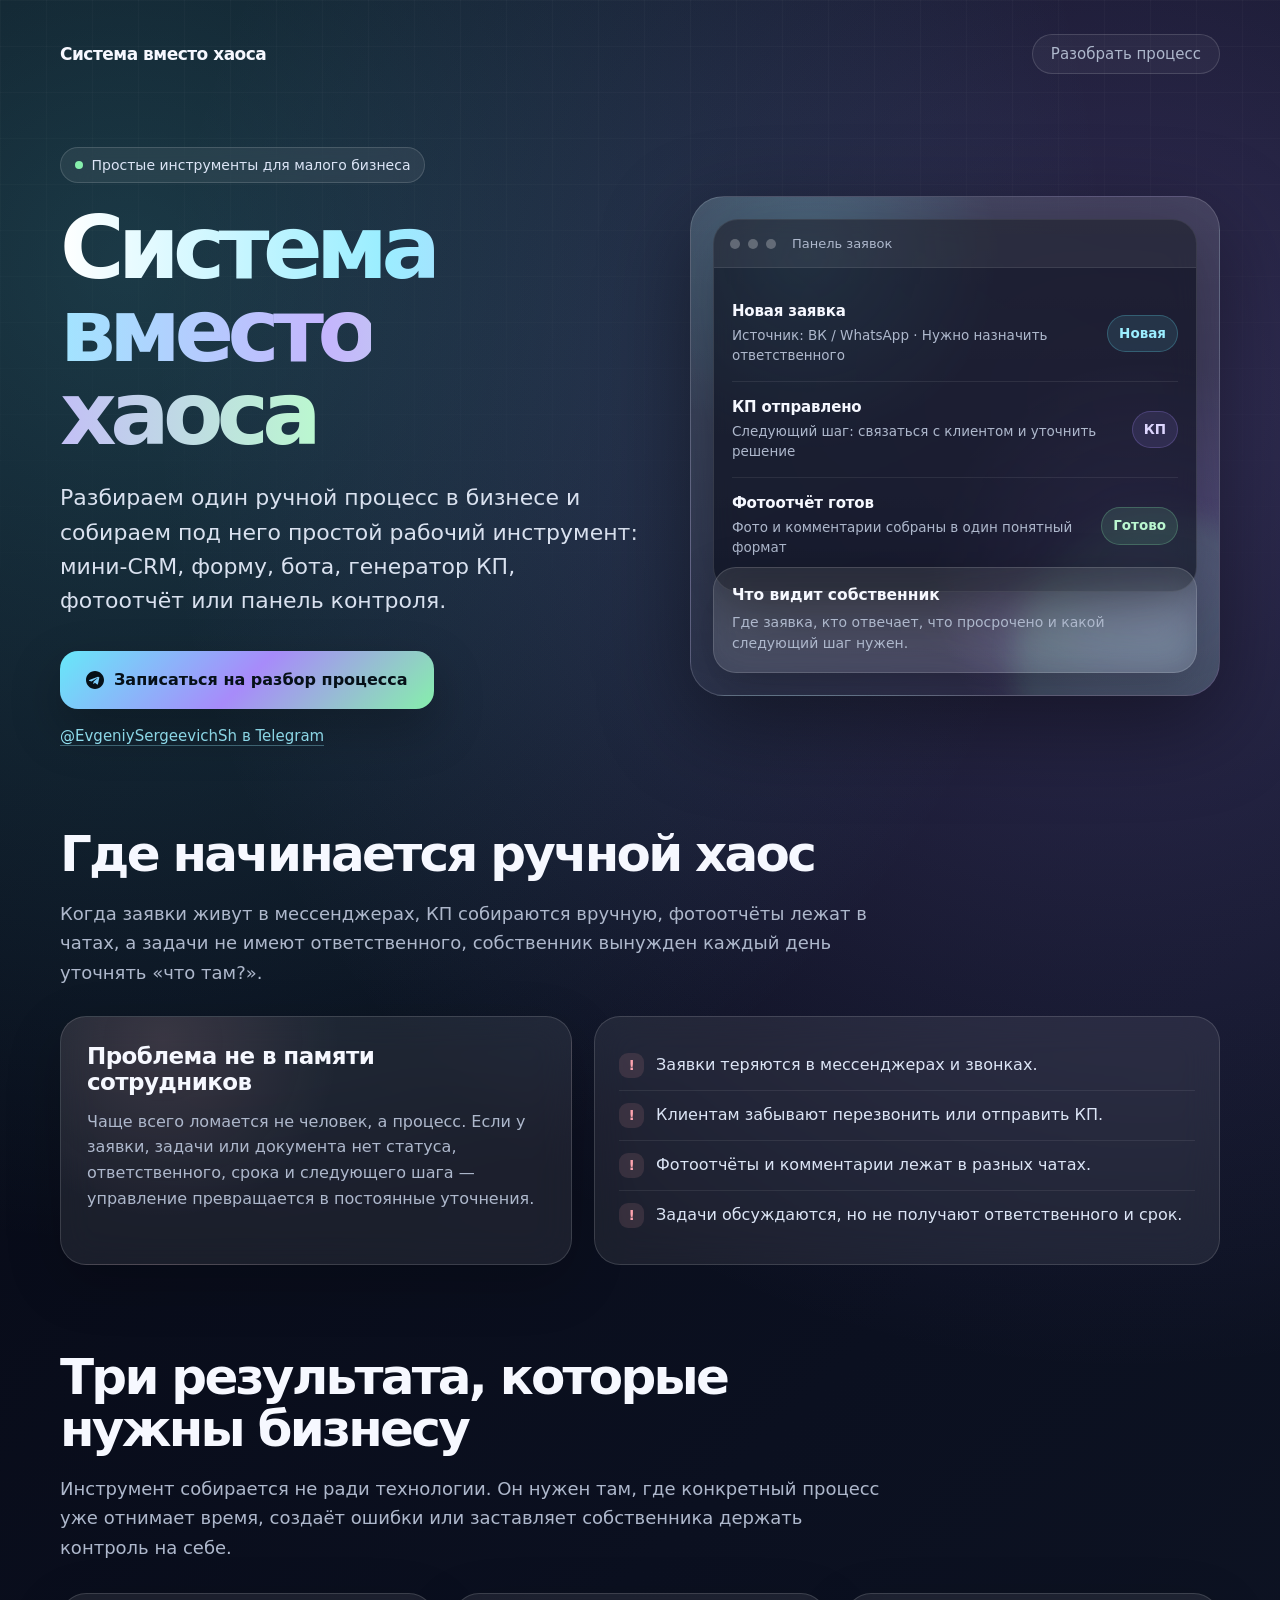
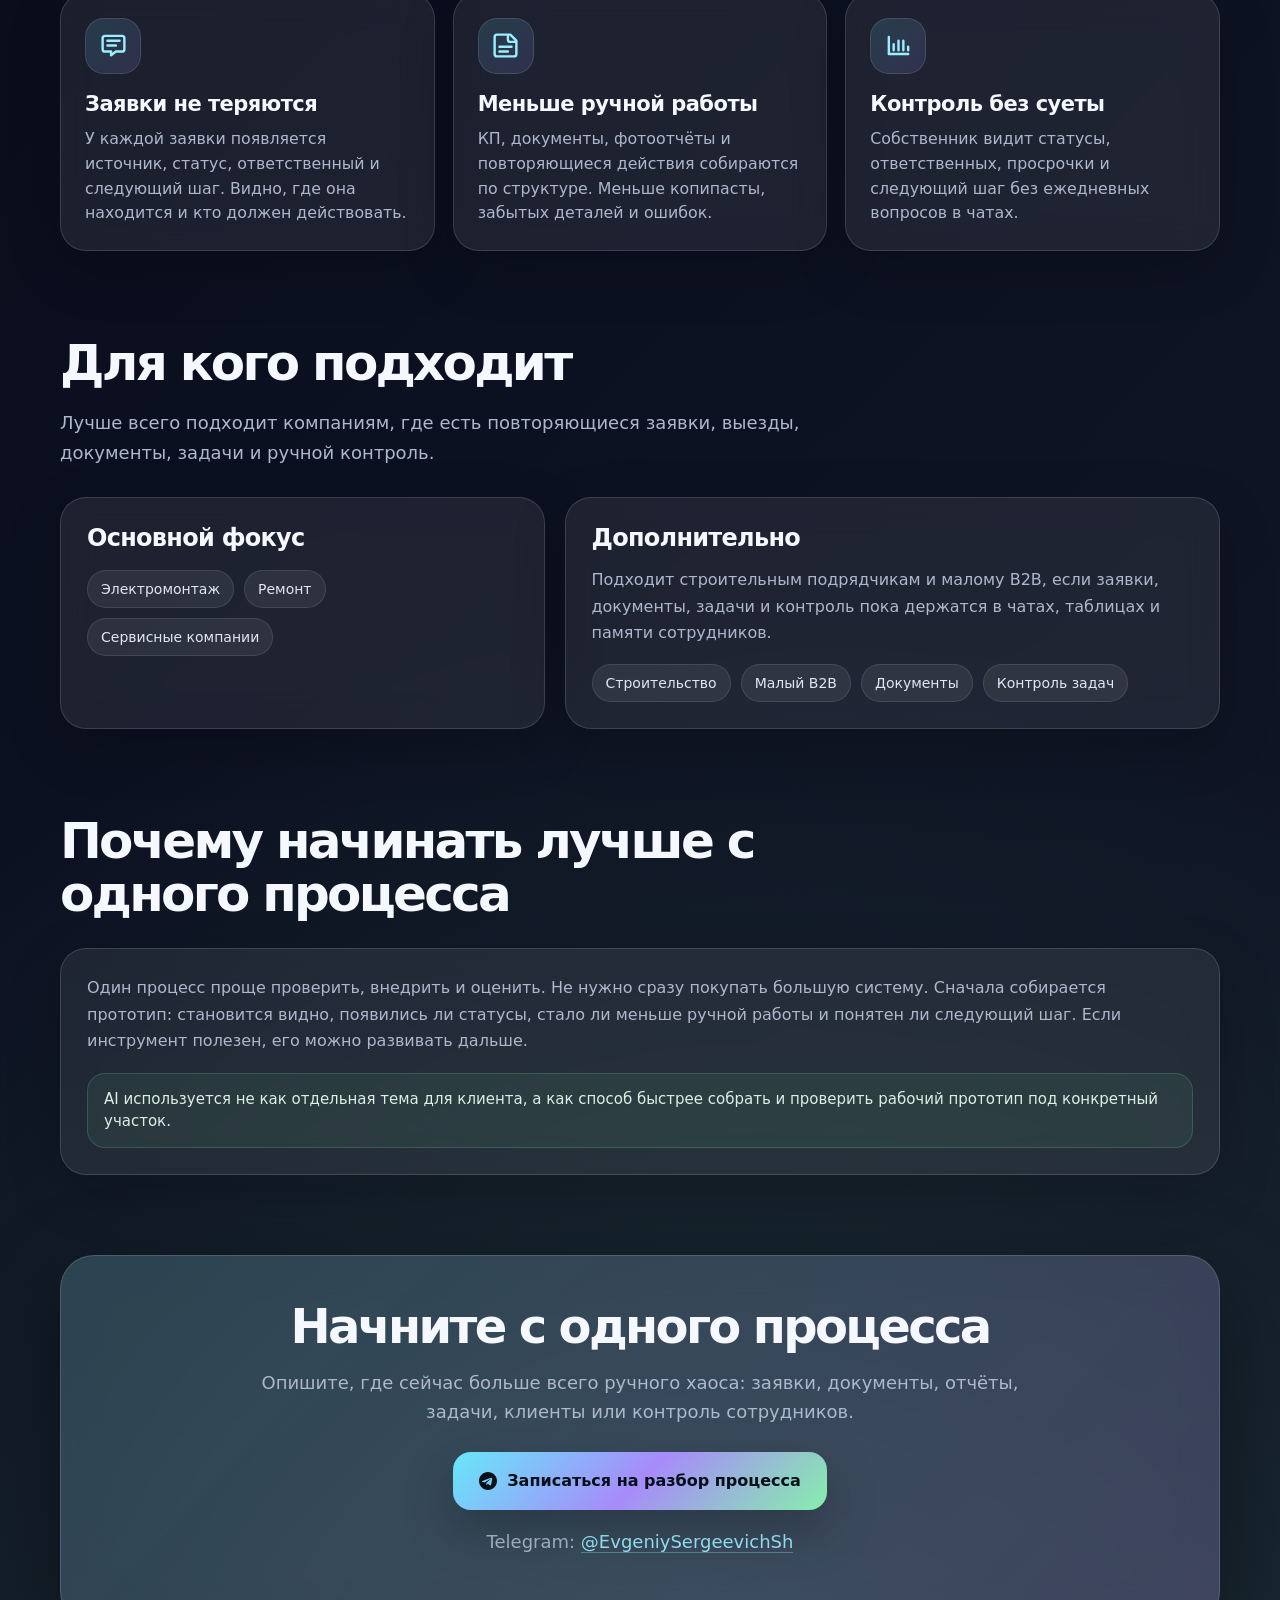
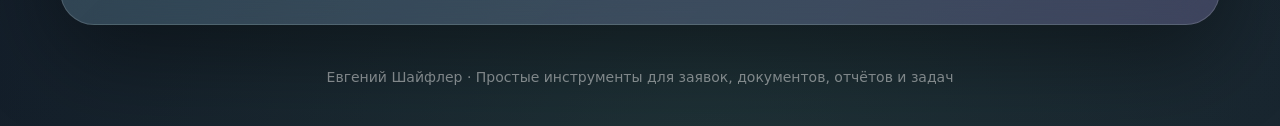
==== index.html @ f8bb66fd "Rename landing.html to index.html for short URL" ====
<!DOCTYPE html>
<html lang="ru">
<head>
  <meta charset="UTF-8" />
  <meta name="viewport" content="width=device-width, initial-scale=1.0" />
  <title>Система вместо хаоса — простые инструменты для малого бизнеса</title>
  <style>
    :root {
      --bg-0: #050712;
      --bg-1: #0b1020;
      --bg-2: #111827;
      --text: #f6f8ff;
      --muted: #aeb8cc;
      --line: rgba(255,255,255,0.14);
      --glass: rgba(255,255,255,0.075);
      --glass-strong: rgba(255,255,255,0.105);
      --cyan: #67e8f9;
      --violet: #a78bfa;
      --green: #86efac;
      --danger: #fda4af;
      --shadow: 0 28px 90px rgba(0,0,0,0.42);
      --r-xl: 34px;
      --r-lg: 26px;
    }

    *, *::before, *::after { box-sizing: border-box; margin: 0; padding: 0; }
    html { scroll-behavior: smooth; }

    body {
      min-height: 100vh;
      font-family: 'Segoe UI', system-ui, -apple-system, sans-serif;
      color: var(--text);
      background:
        radial-gradient(circle at 10% 8%,  rgba(103,232,249,0.22), transparent 30%),
        radial-gradient(circle at 88% 12%, rgba(167,139,250,0.26), transparent 31%),
        radial-gradient(circle at 55% 102%,rgba(134,239,172,0.13), transparent 34%),
        linear-gradient(135deg, var(--bg-0), var(--bg-1) 48%, var(--bg-2));
      overflow-x: hidden;
      -webkit-font-smoothing: antialiased;
    }

    body::before {
      content: "";
      position: fixed;
      inset: 0;
      pointer-events: none;
      background-image:
        linear-gradient(rgba(255,255,255,0.035) 1px, transparent 1px),
        linear-gradient(90deg, rgba(255,255,255,0.035) 1px, transparent 1px);
      background-size: 46px 46px;
      mask-image: linear-gradient(to bottom, rgba(0,0,0,0.72), transparent 82%);
      -webkit-mask-image: linear-gradient(to bottom, rgba(0,0,0,0.72), transparent 82%);
    }

    /* ─── Layout ─── */
    .page { position: relative; z-index: 1; width: min(1160px, calc(100% - 36px)); margin: 0 auto; padding: 34px 0 38px; }

    /* ─── Header ─── */
    .header { display: flex; align-items: center; justify-content: space-between; gap: 18px; margin-bottom: 72px; }
    .brand { font-weight: 900; letter-spacing: -0.03em; color: var(--text); text-decoration: none; font-size: 17px; }
    .header-link {
      color: var(--muted); text-decoration: none; font-size: 15px;
      padding: 10px 18px; border-radius: 999px;
      border: 1px solid var(--line); background: rgba(255,255,255,0.045);
      transition: .2s ease;
    }
    .header-link:hover { color: var(--text); border-color: rgba(103,232,249,0.32); background: rgba(255,255,255,0.08); }

    /* ─── Hero ─── */
    .hero { display: grid; grid-template-columns: 1.05fr 0.95fr; align-items: center; gap: 44px; min-height: 600px; }

    .badge {
      display: inline-flex; align-items: center; gap: 9px;
      margin-bottom: 24px; padding: 9px 14px;
      border: 1px solid var(--line); border-radius: 999px;
      color: #dce5f6; background: rgba(255,255,255,0.065);
      backdrop-filter: blur(16px); font-size: 14px;
    }
    .badge-dot {
      width: 8px; height: 8px; border-radius: 999px;
      background: var(--green);
      box-shadow: 0 0 0 0 rgba(134,239,172,0.72);
      animation: badgePulse 1.9s infinite;
    }
    @keyframes badgePulse {
      0%   { box-shadow: 0 0 0 0   rgba(134,239,172,0.72); }
      72%  { box-shadow: 0 0 0 10px rgba(134,239,172,0); }
      100% { box-shadow: 0 0 0 0   rgba(134,239,172,0); }
    }

    h1 {
      max-width: 760px; margin-bottom: 26px;
      font-size: clamp(44px, 7.2vw, 88px);
      line-height: 0.94; letter-spacing: -0.075em;
    }
    .gradient-text {
      background: linear-gradient(90deg, #fff 0%, #9beeff 34%, #c4b5fd 68%, #bbf7d0 100%);
      -webkit-background-clip: text; background-clip: text; color: transparent;
    }
    .lead { max-width: 680px; margin-bottom: 32px; color: #d9e1ef; font-size: clamp(18px, 2vw, 22px); line-height: 1.56; }

    .actions { display: flex; flex-wrap: wrap; align-items: center; gap: 16px; margin-bottom: 18px; }

    .cta {
      position: relative;
      display: inline-flex; align-items: center; justify-content: center; gap: 10px;
      min-height: 58px; padding: 0 26px;
      border: 0; border-radius: 18px;
      color: #061018;
      background: linear-gradient(135deg, var(--cyan), var(--violet), var(--green));
      font-size: 16px; font-weight: 900; text-decoration: none;
      box-shadow: 0 0 0 0 rgba(103,232,249,0.34), 0 20px 50px rgba(0,0,0,0.26);
      animation: ctaPulse 2.25s infinite;
      transition: transform .2s ease, filter .2s ease;
      white-space: nowrap;
    }
    .cta:hover { transform: translateY(-3px); filter: brightness(1.07); }
    .cta svg { width: 18px; height: 18px; fill: #061018; flex-shrink: 0; }
    @keyframes ctaPulse {
      0%   { box-shadow: 0 0 0 0    rgba(103,232,249,0.34), 0 20px 50px rgba(0,0,0,0.26); }
      72%  { box-shadow: 0 0 0 17px rgba(103,232,249,0),    0 20px 50px rgba(0,0,0,0.26); }
      100% { box-shadow: 0 0 0 0    rgba(103,232,249,0),    0 20px 50px rgba(0,0,0,0.26); }
    }

    .contact-link { color: var(--muted); font-size: 15px; }
    .contact-link a { color: #9beeff; text-decoration: none; border-bottom: 1px solid rgba(155,238,255,0.35); transition: opacity .18s; }
    .contact-link a:hover { opacity: 0.8; }

    /* ─── Hero Visual ─── */
    .hero-visual {
      min-height: 500px; padding: 22px;
      border: 1px solid var(--line); border-radius: var(--r-xl);
      background:
        linear-gradient(180deg, rgba(255,255,255,0.13), rgba(255,255,255,0.052)),
        radial-gradient(circle at 22% 12%, rgba(103,232,249,0.22), transparent 32%),
        radial-gradient(circle at 86% 76%, rgba(167,139,250,0.26), transparent 36%);
      box-shadow: var(--shadow);
      backdrop-filter: blur(22px);
      position: relative; overflow: hidden;
      transform-style: preserve-3d;
      transition: transform .18s ease;
    }
    .hero-visual::before {
      content: "";
      position: absolute; width: 300px; height: 300px;
      right: -95px; bottom: -120px; border-radius: 50%;
      background: rgba(134,239,172,0.13); filter: blur(12px);
    }

    .crm-window {
      position: relative; z-index: 2;
      border: 1px solid rgba(255,255,255,0.13); border-radius: 25px;
      background: rgba(7,11,23,0.62);
      box-shadow: 0 20px 70px rgba(0,0,0,0.32);
      overflow: hidden;
    }
    .crm-top {
      height: 48px; display: flex; align-items: center; gap: 8px;
      padding: 0 16px; border-bottom: 1px solid rgba(255,255,255,0.09);
      background: rgba(255,255,255,0.06);
    }
    .crm-dot { width: 10px; height: 10px; border-radius: 999px; background: rgba(255,255,255,0.26); }
    .crm-title { margin-left: 8px; color: var(--muted); font-size: 13px; }
    .crm-body { padding: 18px; }
    .crm-row {
      display: grid; grid-template-columns: 1fr auto;
      gap: 14px; align-items: center;
      padding: 16px 0; border-bottom: 1px solid rgba(255,255,255,0.08);
    }
    .crm-row:last-child { border-bottom: 0; }
    .crm-row strong { display: block; margin-bottom: 6px; font-size: 15px; letter-spacing: -0.01em; }
    .crm-row span { display: block; color: var(--muted); font-size: 13.5px; line-height: 1.45; }

    .status {
      white-space: nowrap; padding: 8px 11px; border-radius: 999px;
      font-size: 12px; font-weight: 700; border: 1px solid rgba(255,255,255,0.12);
    }
    .status.new  { color: #9beeff;  background: rgba(103,232,249,0.105); border-color: rgba(103,232,249,0.24); }
    .status.sent { color: #ddd6fe;  background: rgba(167,139,250,0.12);  border-color: rgba(167,139,250,0.24); }
    .status.done { color: #bbf7d0;  background: rgba(134,239,172,0.12);  border-color: rgba(134,239,172,0.24); }

    .owner-card {
      position: absolute; z-index: 3;
      left: 22px; right: 22px; bottom: 22px;
      padding: 18px; border: 1px solid rgba(255,255,255,0.14); border-radius: 23px;
      background: rgba(255,255,255,0.09); backdrop-filter: blur(18px);
      box-shadow: 0 18px 52px rgba(0,0,0,0.24);
    }
    .owner-card b { display: block; margin-bottom: 8px; font-size: 15.5px; }
    .owner-card p { color: var(--muted); font-size: 14px; line-height: 1.5; }

    /* ─── Sections ─── */
    .section { padding: 82px 0 4px; }
    .section-heading { max-width: 820px; margin-bottom: 18px; font-size: clamp(31px, 4vw, 50px); line-height: 1.05; letter-spacing: -0.055em; }
    .section-text { max-width: 820px; color: var(--muted); font-size: 18px; line-height: 1.65; }

    /* ─── Problem ─── */
    .problem-box { display: grid; grid-template-columns: 0.9fr 1.1fr; gap: 22px; align-items: stretch; margin-top: 28px; }
    .problem-card {
      padding: 26px; border: 1px solid var(--line); border-radius: var(--r-lg);
      background: radial-gradient(circle at 20% 10%, rgba(253,164,175,0.12), transparent 38%), var(--glass);
      backdrop-filter: blur(18px); box-shadow: 0 18px 55px rgba(0,0,0,0.20);
    }
    .problem-card h3 { margin-bottom: 14px; font-size: 23px; letter-spacing: -0.025em; }
    .problem-card p { color: var(--muted); font-size: 16px; line-height: 1.62; }
    .chaos-list { padding: 24px; border: 1px solid var(--line); border-radius: var(--r-lg); background: var(--glass); backdrop-filter: blur(18px); }
    .chaos-item { display: flex; gap: 12px; padding: 12px 0; color: #dce5f6; border-bottom: 1px solid rgba(255,255,255,0.075); line-height: 1.45; }
    .chaos-item:last-child { border-bottom: 0; }
    .chaos-icon { flex: 0 0 auto; width: 25px; height: 25px; display: grid; place-items: center; border-radius: 9px; background: rgba(253,164,175,0.12); color: var(--danger); font-weight: 900; font-size: 14px; }

    /* ─── Cards ─── */
    .cards { display: grid; grid-template-columns: repeat(3, 1fr); gap: 18px; margin-top: 30px; }
    .glass-card {
      min-height: 258px; padding: 24px;
      border: 1px solid var(--line); border-radius: var(--r-lg);
      background: var(--glass); backdrop-filter: blur(18px);
      box-shadow: 0 18px 55px rgba(0,0,0,0.20);
      transition: transform .22s ease, border-color .22s ease, background .22s ease;
    }
    .glass-card:hover { transform: translateY(-8px); border-color: rgba(103,232,249,0.34); background: var(--glass-strong); }
    .icon {
      width: 56px; height: 56px; display: grid; place-items: center;
      margin-bottom: 18px; border-radius: 19px;
      border: 1px solid rgba(255,255,255,0.12);
      background: linear-gradient(135deg, rgba(103,232,249,0.14), rgba(167,139,250,0.14));
    }
    .icon svg { width: 29px; height: 29px; stroke: #9beeff; }
    .glass-card h3 { margin-bottom: 11px; font-size: 21px; letter-spacing: -0.025em; }
    .glass-card p { color: var(--muted); font-size: 15.8px; line-height: 1.58; }

    /* ─── Audience ─── */
    .audience-grid { display: grid; grid-template-columns: 0.85fr 1.15fr; gap: 20px; margin-top: 30px; }
    .audience-card {
      padding: 26px; border: 1px solid var(--line); border-radius: var(--r-lg);
      background: var(--glass); backdrop-filter: blur(18px); box-shadow: 0 18px 55px rgba(0,0,0,0.20);
    }
    .audience-card h3 { margin-bottom: 15px; font-size: 24px; letter-spacing: -0.03em; }
    .audience-card p { color: var(--muted); font-size: 16px; line-height: 1.65; }
    .tags { display: flex; flex-wrap: wrap; gap: 10px; margin-top: 18px; }
    .tag {
      display: inline-flex; align-items: center; min-height: 38px; padding: 0 13px;
      border-radius: 999px; color: #dfe7f5;
      background: rgba(255,255,255,0.075); border: 1px solid rgba(255,255,255,0.105);
      font-size: 14px;
    }

    /* ─── Why ─── */
    .why-card {
      padding: 26px; margin-top: 28px;
      border: 1px solid var(--line); border-radius: var(--r-lg);
      background: var(--glass); backdrop-filter: blur(18px); box-shadow: 0 18px 55px rgba(0,0,0,0.20);
    }
    .why-card p { color: var(--muted); font-size: 16px; line-height: 1.65; }
    .ai-line {
      margin-top: 18px; padding: 14px 16px;
      border: 1px solid rgba(134,239,172,0.18); border-radius: 18px;
      color: #dcefe2; background: rgba(134,239,172,0.075);
      font-size: 15px; line-height: 1.5;
    }

    /* ─── Final CTA ─── */
    .final-cta {
      margin-top: 76px; padding: 42px;
      border: 1px solid rgba(255,255,255,0.15); border-radius: var(--r-xl);
      text-align: center;
      background: linear-gradient(135deg, rgba(103,232,249,0.13), rgba(167,139,250,0.17)), rgba(255,255,255,0.07);
      box-shadow: var(--shadow); backdrop-filter: blur(20px);
    }
    .final-cta h2 { margin-bottom: 14px; font-size: clamp(31px, 4vw, 48px); letter-spacing: -0.055em; }
    .final-cta > p { max-width: 780px; margin: 0 auto 26px; color: var(--muted); font-size: 18px; line-height: 1.62; }

    /* ─── Footer ─── */
    footer { padding-top: 42px; color: rgba(255,255,255,0.52); text-align: center; font-size: 14px; line-height: 1.5; }

    /* ─── Reveal animation ─── */
    .reveal { opacity: 0; transform: translateY(24px); transition: opacity .72s ease, transform .72s ease; }
    .reveal.visible { opacity: 1; transform: translateY(0); }

    /* ─── Responsive ─── */
    @media (max-width: 960px) {
      .header { margin-bottom: 52px; }
      .hero { grid-template-columns: 1fr; min-height: auto; gap: 32px; }
      .hero-visual { min-height: 460px; }
      .problem-box, .audience-grid { grid-template-columns: 1fr; }
      .cards { grid-template-columns: 1fr; }
      .glass-card { min-height: auto; }
    }

    @media (max-width: 580px) {
      .page { width: min(100% - 24px, 1160px); padding-top: 22px; }
      .header-link { display: none; }
      .brand { font-size: 15px; }
      h1 { margin-bottom: 20px; }
      .lead { margin-bottom: 24px; font-size: 17px; }
      .actions { flex-direction: column; align-items: stretch; }
      .cta { width: 100%; min-height: 56px; justify-content: center; }
      .hero-visual { min-height: 470px; padding: 14px; border-radius: 26px; }
      .crm-row { grid-template-columns: 1fr; }
      .status { width: fit-content; }
      .owner-card { left: 14px; right: 14px; bottom: 14px; }
      .section { padding-top: 64px; }
      .section-text { font-size: 16.5px; }
      .problem-card, .chaos-list, .glass-card, .audience-card, .why-card, .final-cta { padding: 22px; border-radius: 23px; }
      .final-cta { margin-top: 58px; }
    }
  </style>
</head>
<body>
<main class="page">

  <!-- ─── Header ─── -->
  <header class="header">
    <a class="brand" href="#top">Система вместо хаоса</a>
    <a class="header-link" href="#contact">Разобрать процесс</a>
  </header>

  <!-- ─── Hero ─── -->
  <section class="hero reveal" id="top">
    <div class="hero-content">
      <div class="badge">
        <span class="badge-dot"></span>
        Простые инструменты для малого бизнеса
      </div>
      <h1><span class="gradient-text">Система вместо хаоса</span></h1>
      <p class="lead">Разбираем один ручной процесс в бизнесе и собираем под него простой рабочий инструмент: мини-CRM, форму, бота, генератор КП, фотоотчёт или панель контроля.</p>
      <div class="actions">
        <a class="cta" href="https://t.me/EvgeniySergeevichSh" target="_blank">
          <svg viewBox="0 0 24 24" aria-hidden="true"><path d="M12 0C5.373 0 0 5.373 0 12s5.373 12 12 12 12-5.373 12-12S18.627 0 12 0zm5.894 8.221-1.97 9.28c-.145.658-.537.818-1.084.508l-3-2.21-1.447 1.394c-.16.16-.295.295-.605.295l.213-3.053 5.56-5.023c.242-.213-.054-.333-.373-.12L7.19 13.92l-2.96-.924c-.643-.204-.657-.643.136-.953l11.57-4.461c.537-.194 1.006.131.958.639z"/></svg>
          Записаться на разбор процесса
        </a>
      </div>
      <p class="contact-link"><a href="https://t.me/EvgeniySergeevichSh" target="_blank">@EvgeniySergeevichSh в Telegram</a></p>
    </div>

    <div class="hero-visual reveal" id="heroVisual" aria-label="Пример панели заявок">
      <div class="crm-window">
        <div class="crm-top">
          <span class="crm-dot"></span>
          <span class="crm-dot"></span>
          <span class="crm-dot"></span>
          <span class="crm-title">Панель заявок</span>
        </div>
        <div class="crm-body">
          <div class="crm-row">
            <div>
              <strong>Новая заявка</strong>
              <span>Источник: ВК / WhatsApp · Нужно назначить ответственного</span>
            </div>
            <span class="status new">Новая</span>
          </div>
          <div class="crm-row">
            <div>
              <strong>КП отправлено</strong>
              <span>Следующий шаг: связаться с клиентом и уточнить решение</span>
            </div>
            <span class="status sent">КП</span>
          </div>
          <div class="crm-row">
            <div>
              <strong>Фотоотчёт готов</strong>
              <span>Фото и комментарии собраны в один понятный формат</span>
            </div>
            <span class="status done">Готово</span>
          </div>
        </div>
      </div>
      <div class="owner-card">
        <b>Что видит собственник</b>
        <p>Где заявка, кто отвечает, что просрочено и какой следующий шаг нужен.</p>
      </div>
    </div>
  </section>

  <!-- ─── Problem ─── -->
  <section class="section reveal">
    <h2 class="section-heading">Где начинается ручной хаос</h2>
    <p class="section-text">Когда заявки живут в мессенджерах, КП собираются вручную, фотоотчёты лежат в чатах, а задачи не имеют ответственного, собственник вынужден каждый день уточнять «что там?».</p>
    <div class="problem-box">
      <article class="problem-card">
        <h3>Проблема не в памяти сотрудников</h3>
        <p>Чаще всего ломается не человек, а процесс. Если у заявки, задачи или документа нет статуса, ответственного, срока и следующего шага — управление превращается в постоянные уточнения.</p>
      </article>
      <div class="chaos-list" aria-label="Признаки ручного хаоса">
        <div class="chaos-item"><span class="chaos-icon">!</span><span>Заявки теряются в мессенджерах и звонках.</span></div>
        <div class="chaos-item"><span class="chaos-icon">!</span><span>Клиентам забывают перезвонить или отправить КП.</span></div>
        <div class="chaos-item"><span class="chaos-icon">!</span><span>Фотоотчёты и комментарии лежат в разных чатах.</span></div>
        <div class="chaos-item"><span class="chaos-icon">!</span><span>Задачи обсуждаются, но не получают ответственного и срок.</span></div>
      </div>
    </div>
  </section>

  <!-- ─── Benefits ─── -->
  <section class="section reveal">
    <h2 class="section-heading">Три результата, которые нужны бизнесу</h2>
    <p class="section-text">Инструмент собирается не ради технологии. Он нужен там, где конкретный процесс уже отнимает время, создаёт ошибки или заставляет собственника держать контроль на себе.</p>
    <div class="cards">

      <article class="glass-card">
        <div class="icon" aria-hidden="true">
          <svg viewBox="0 0 24 24" fill="none" stroke-width="2" stroke-linecap="round" stroke-linejoin="round">
            <path d="M7 8h10M7 12h7M5 4h14a2 2 0 0 1 2 2v9a2 2 0 0 1-2 2h-5l-4 3v-3H5a2 2 0 0 1-2-2V6a2 2 0 0 1 2-2Z"/>
          </svg>
        </div>
        <h3>Заявки не теряются</h3>
        <p>У каждой заявки появляется источник, статус, ответственный и следующий шаг. Видно, где она находится и кто должен действовать.</p>
      </article>

      <article class="glass-card">
        <div class="icon" aria-hidden="true">
          <svg viewBox="0 0 24 24" fill="none" stroke-width="2" stroke-linecap="round" stroke-linejoin="round">
            <path d="M14 3v4a2 2 0 0 0 2 2h4M7 13h10M7 17h7M5 21h14a2 2 0 0 0 2-2V8l-5-5H5a2 2 0 0 0-2 2v14a2 2 0 0 0 2 2Z"/>
          </svg>
        </div>
        <h3>Меньше ручной работы</h3>
        <p>КП, документы, фотоотчёты и повторяющиеся действия собираются по структуре. Меньше копипасты, забытых деталей и ошибок.</p>
      </article>

      <article class="glass-card">
        <div class="icon" aria-hidden="true">
          <svg viewBox="0 0 24 24" fill="none" stroke-width="2" stroke-linecap="round" stroke-linejoin="round">
            <path d="M4 19V5M4 19h16M8 16v-5M12 16V8M16 16v-8M20 16v-3"/>
          </svg>
        </div>
        <h3>Контроль без суеты</h3>
        <p>Собственник видит статусы, ответственных, просрочки и следующий шаг без ежедневных вопросов в чатах.</p>
      </article>

    </div>
  </section>

  <!-- ─── Audience ─── -->
  <section class="section reveal">
    <h2 class="section-heading">Для кого подходит</h2>
    <p class="section-text">Лучше всего подходит компаниям, где есть повторяющиеся заявки, выезды, документы, задачи и ручной контроль.</p>
    <div class="audience-grid">
      <div class="audience-card">
        <h3>Основной фокус</h3>
        <div class="tags">
          <span class="tag">Электромонтаж</span>
          <span class="tag">Ремонт</span>
          <span class="tag">Сервисные компании</span>
        </div>
      </div>
      <div class="audience-card">
        <h3>Дополнительно</h3>
        <p>Подходит строительным подрядчикам и малому B2B, если заявки, документы, задачи и контроль пока держатся в чатах, таблицах и памяти сотрудников.</p>
        <div class="tags">
          <span class="tag">Строительство</span>
          <span class="tag">Малый B2B</span>
          <span class="tag">Документы</span>
          <span class="tag">Контроль задач</span>
        </div>
      </div>
    </div>
  </section>

  <!-- ─── Why ─── -->
  <section class="section reveal">
    <h2 class="section-heading">Почему начинать лучше с одного процесса</h2>
    <div class="why-card">
      <p>Один процесс проще проверить, внедрить и оценить. Не нужно сразу покупать большую систему. Сначала собирается прототип: становится видно, появились ли статусы, стало ли меньше ручной работы и понятен ли следующий шаг. Если инструмент полезен, его можно развивать дальше.</p>
      <div class="ai-line">AI используется не как отдельная тема для клиента, а как способ быстрее собрать и проверить рабочий прототип под конкретный участок.</div>
    </div>
  </section>

  <!-- ─── Final CTA ─── -->
  <section class="final-cta reveal" id="contact">
    <h2>Начните с одного процесса</h2>
    <p>Опишите, где сейчас больше всего ручного хаоса: заявки, документы, отчёты, задачи, клиенты или контроль сотрудников.</p>
    <a class="cta" href="https://t.me/EvgeniySergeevichSh" target="_blank">
      <svg viewBox="0 0 24 24" aria-hidden="true"><path d="M12 0C5.373 0 0 5.373 0 12s5.373 12 12 12 12-5.373 12-12S18.627 0 12 0zm5.894 8.221-1.97 9.28c-.145.658-.537.818-1.084.508l-3-2.21-1.447 1.394c-.16.16-.295.295-.605.295l.213-3.053 5.56-5.023c.242-.213-.054-.333-.373-.12L7.19 13.92l-2.96-.924c-.643-.204-.657-.643.136-.953l11.57-4.461c.537-.194 1.006.131.958.639z"/></svg>
      Записаться на разбор процесса
    </a>
    <p class="contact-link" style="margin-top: 17px;">
      Telegram: <a href="https://t.me/EvgeniySergeevichSh" target="_blank">@EvgeniySergeevichSh</a>
    </p>
  </section>

  <footer>Евгений Шайфлер · Простые инструменты для заявок, документов, отчётов и задач</footer>

</main>

<script>
  // Scroll reveal
  const observer = new IntersectionObserver((entries) => {
    entries.forEach((e) => { if (e.isIntersecting) e.target.classList.add('visible'); });
  }, { threshold: 0.12 });
  document.querySelectorAll('.reveal').forEach((el) => observer.observe(el));

  // 3D tilt on hero visual
  const visual = document.getElementById('heroVisual');
  if (visual) {
    let isTouch = false;
    window.addEventListener('touchstart', () => { isTouch = true; }, { passive: true });
    visual.addEventListener('mousemove', (e) => {
      if (isTouch) return;
      const r = visual.getBoundingClientRect();
      const x = (e.clientX - r.left - r.width  / 2) / (r.width  / 2);
      const y = (e.clientY - r.top  - r.height / 2) / (r.height / 2);
      visual.style.transition = 'transform 0.1s linear';
      visual.style.transform  = `perspective(900px) rotateY(${x * 6}deg) rotateX(${-y * 6}deg)`;
    });
    visual.addEventListener('mouseleave', () => {
      visual.style.transition = 'transform 0.5s ease';
      visual.style.transform  = 'perspective(900px) rotateY(0deg) rotateX(0deg)';
    });
  }
</script>
</body>
</html>
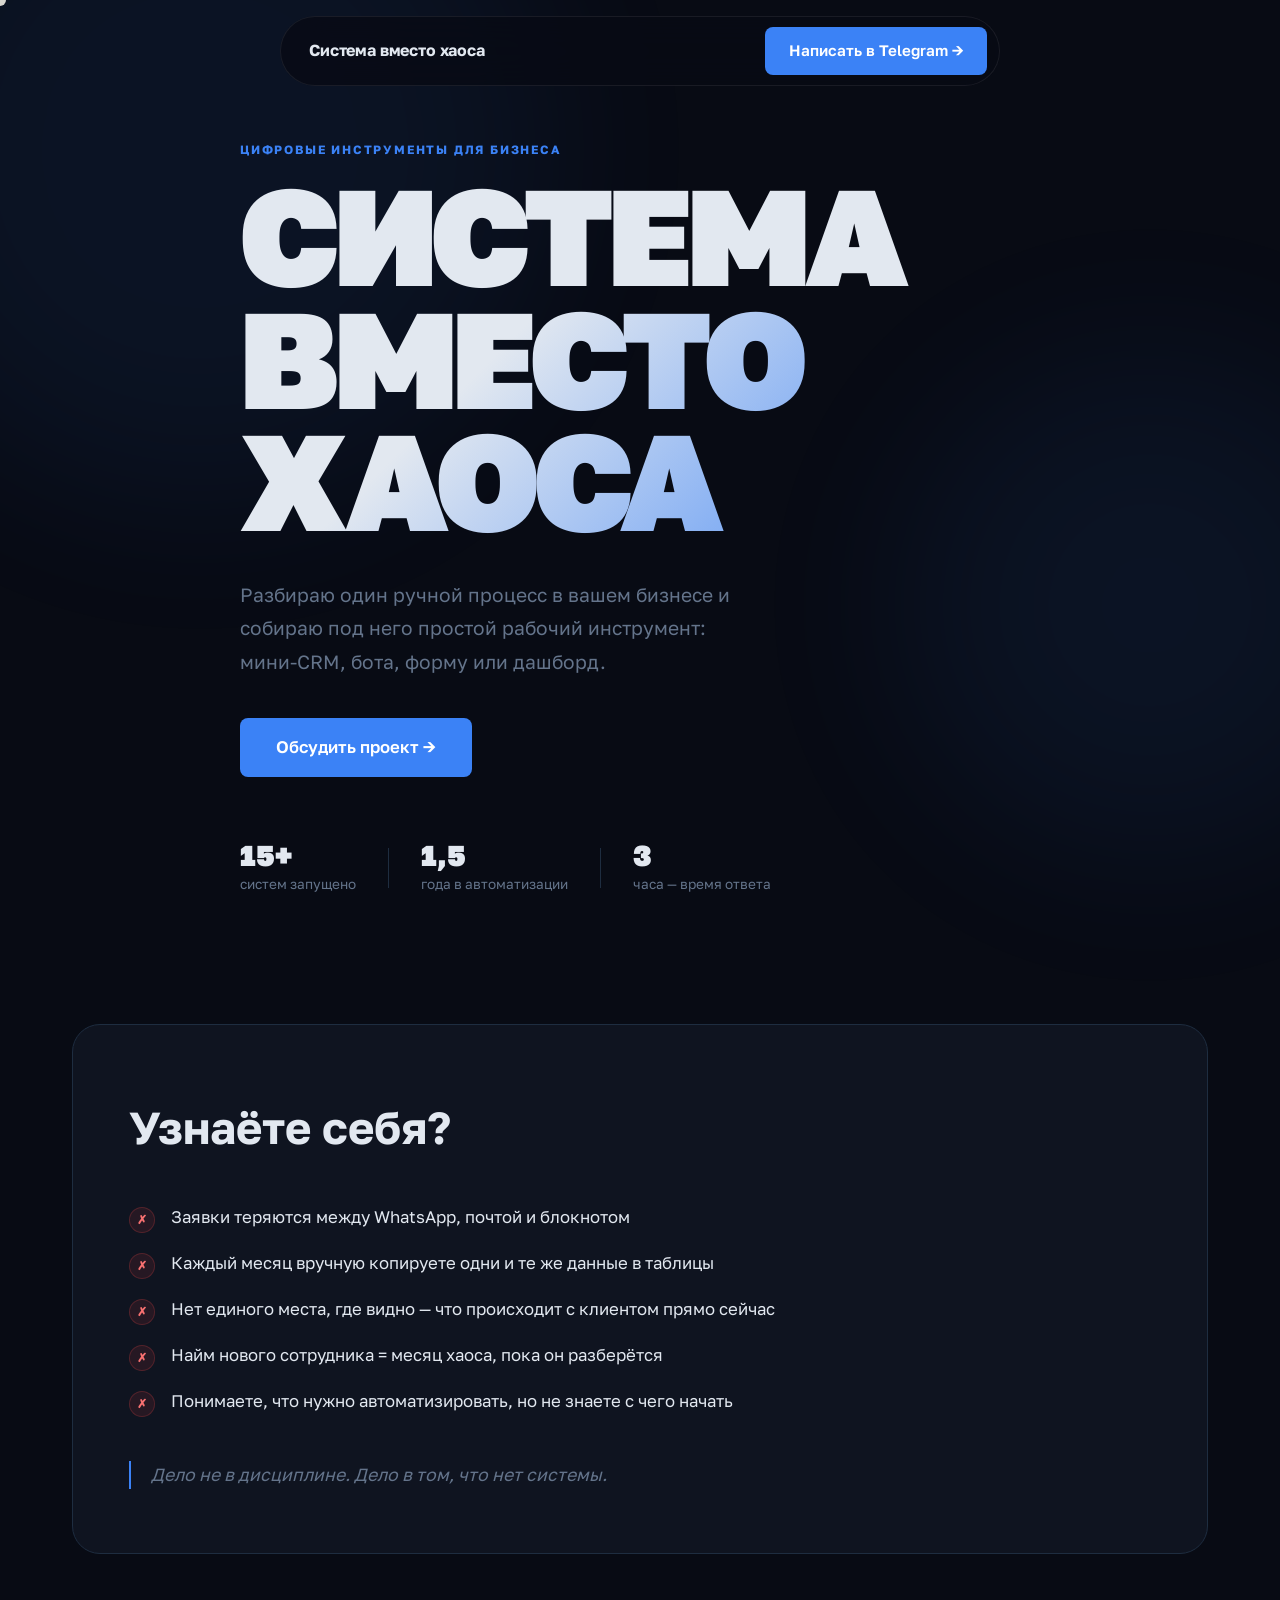
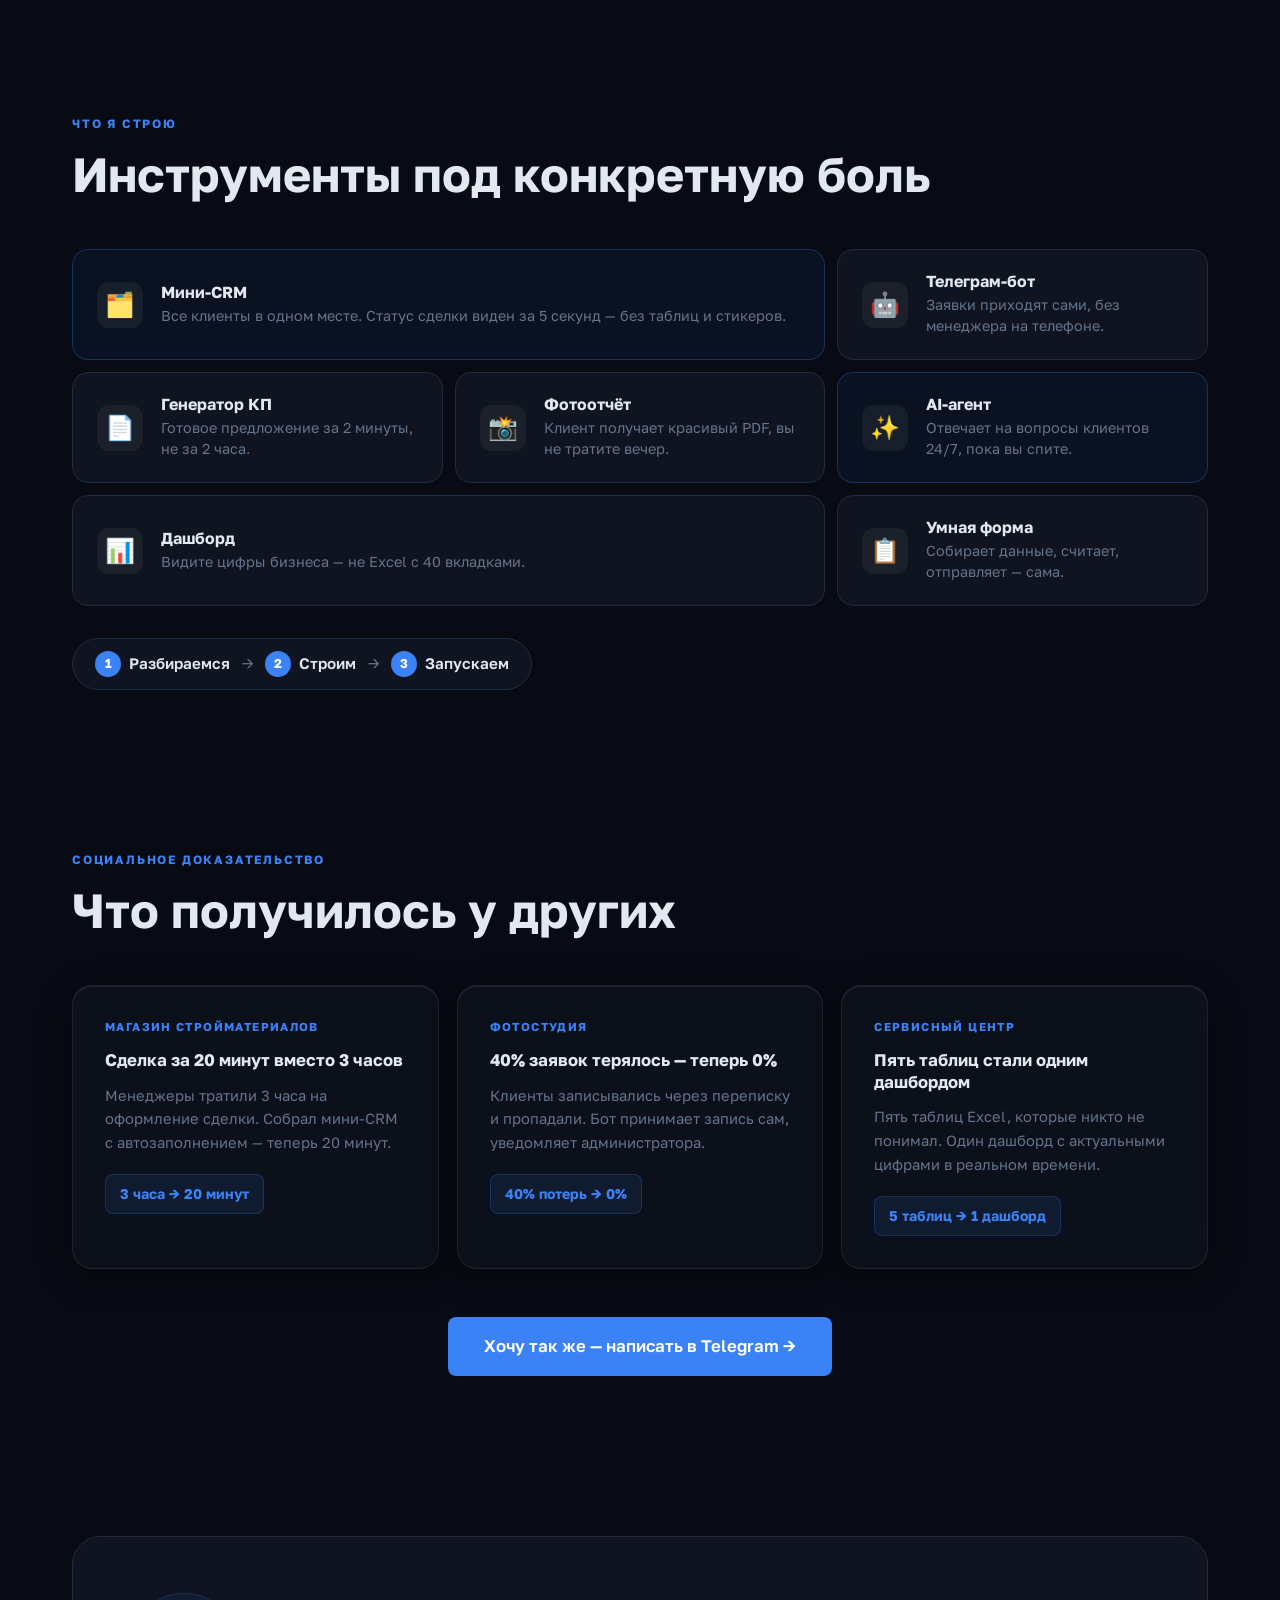
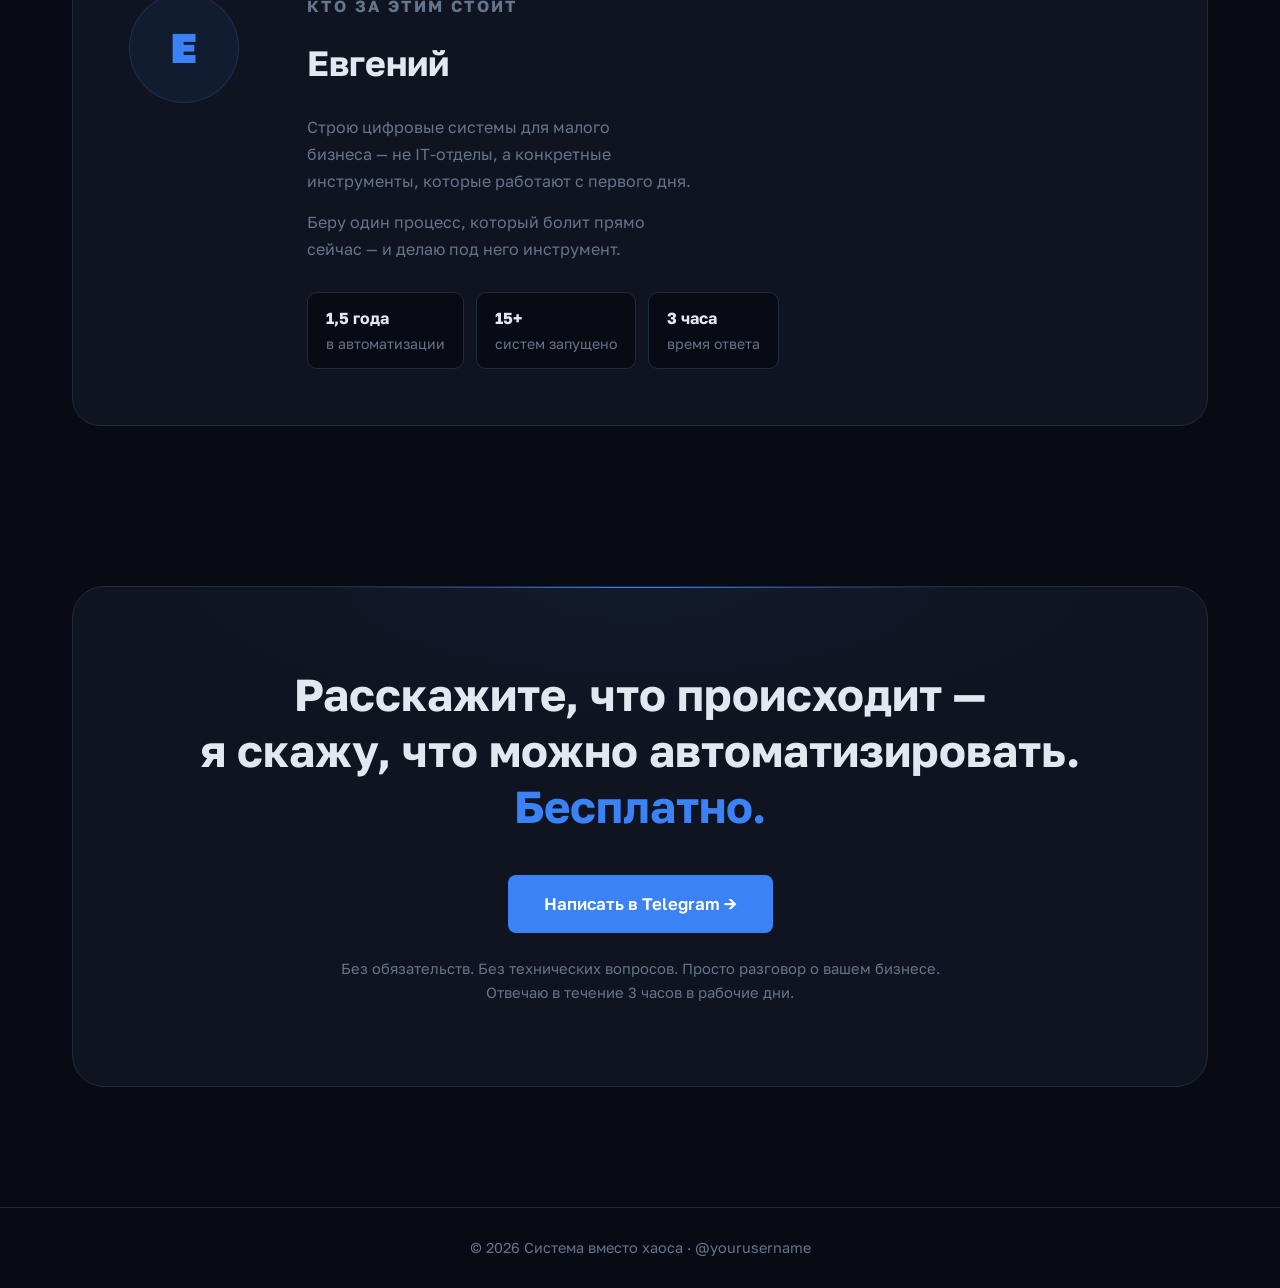
==== commit b5eec8bf: "Replace root index.html with Sistema vmesto haosa landing page" ====
--- a/index.html
+++ b/index.html
@@ -1,510 +1,813 @@
 <!DOCTYPE html>
 <html lang="ru">
 <head>
-  <meta charset="UTF-8" />
-  <meta name="viewport" content="width=device-width, initial-scale=1.0" />
-  <title>Система вместо хаоса — простые инструменты для малого бизнеса</title>
-  <style>
-    :root {
-      --bg-0: #050712;
-      --bg-1: #0b1020;
-      --bg-2: #111827;
-      --text: #f6f8ff;
-      --muted: #aeb8cc;
-      --line: rgba(255,255,255,0.14);
-      --glass: rgba(255,255,255,0.075);
-      --glass-strong: rgba(255,255,255,0.105);
-      --cyan: #67e8f9;
-      --violet: #a78bfa;
-      --green: #86efac;
-      --danger: #fda4af;
-      --shadow: 0 28px 90px rgba(0,0,0,0.42);
-      --r-xl: 34px;
-      --r-lg: 26px;
+<meta charset="UTF-8">
+<meta name="viewport" content="width=device-width, initial-scale=1.0">
+<title>Система вместо хаоса — цифровые инструменты для бизнеса</title>
+<meta name="description" content="Разбираю один ручной процесс в вашем бизнесе и собираю под него инструмент: мини-CRM, бота, форму или дашборд.">
+<link rel="preconnect" href="https://fonts.googleapis.com">
+<link rel="preconnect" href="https://fonts.gstatic.com" crossorigin>
+<link href="https://fonts.googleapis.com/css2?family=Golos+Text:wght@400;600;700;900&display=swap" rel="stylesheet">
+<style>
+/* ─── RESET & BASE ─── */
+*, *::before, *::after { box-sizing: border-box; margin: 0; padding: 0; }
+html { scroll-behavior: smooth; }
+
+:root {
+  --bg:       #080B14;
+  --surface:  #0F1420;
+  --border:   #1E2D40;
+  --accent:   #3B82F6;
+  --glow:     rgba(59,130,246,0.35);
+  --glow-sm:  rgba(59,130,246,0.15);
+  --text:     #E2E8F0;
+  --muted:    #64748B;
+}
+
+body {
+  background: var(--bg);
+  color: var(--text);
+  font-family: 'Golos Text', sans-serif;
+  font-size: 1rem;
+  line-height: 1.7;
+  overflow-x: hidden;
+  cursor: none;
+}
+
+body.touch { cursor: auto; }
+
+a { color: inherit; text-decoration: none; }
+
+/* ─── CUSTOM CURSOR ─── */
+.cursor {
+  position: fixed;
+  width: 12px; height: 12px;
+  background: var(--text);
+  border-radius: 50%;
+  pointer-events: none;
+  z-index: 9999;
+  transform: translate(-50%, -50%);
+  transition: transform 0.15s ease, width 0.2s ease, height 0.2s ease, background 0.2s ease;
+  mix-blend-mode: difference;
+}
+.cursor.big {
+  width: 32px; height: 32px;
+}
+
+/* ─── PROGRESS BAR ─── */
+.progress-bar {
+  position: fixed; top: 0; left: 0;
+  width: 100%; height: 3px;
+  background: var(--accent);
+  transform-origin: left;
+  transform: scaleX(0);
+  z-index: 1000;
+  transition: transform 0.08s linear;
+  box-shadow: 0 0 8px var(--glow);
+}
+
+/* ─── BG ORBS ─── */
+.orb {
+  position: fixed;
+  border-radius: 50%;
+  filter: blur(90px);
+  opacity: 0.07;
+  pointer-events: none;
+  z-index: 0;
+}
+.orb-1 { width: 700px; height: 700px; background: var(--accent); top: -200px; left: -150px; }
+.orb-2 { width: 500px; height: 500px; background: var(--accent); bottom: 5%; right: -120px; }
+
+/* ─── NAVBAR ─── */
+.navbar {
+  position: fixed; top: 16px; left: 50%;
+  transform: translateX(-50%);
+  background: rgba(8,11,20,0.8);
+  backdrop-filter: blur(24px);
+  -webkit-backdrop-filter: blur(24px);
+  border: 1px solid rgba(255,255,255,0.07);
+  border-radius: 100px;
+  padding: 10px 12px 10px 28px;
+  display: flex; align-items: center; justify-content: space-between; gap: 32px;
+  z-index: 500;
+  min-width: min(720px, 92vw);
+  transition: background 0.3s ease;
+}
+.navbar-logo {
+  font-weight: 700; font-size: 1rem;
+  letter-spacing: -0.01em; white-space: nowrap;
+}
+
+/* ─── BUTTONS ─── */
+.btn {
+  display: inline-flex; align-items: center; gap: 8px;
+  background: var(--accent); color: #fff;
+  border: none; cursor: none;
+  padding: 11px 24px;
+  border-radius: 8px;
+  font-family: inherit; font-size: 0.95rem; font-weight: 600;
+  transition: box-shadow 0.25s ease, transform 0.25s ease;
+  white-space: nowrap;
+}
+.btn:hover {
+  box-shadow: 0 0 22px var(--glow), 0 0 44px var(--glow-sm);
+  transform: translateY(-2px);
+}
+.btn-lg {
+  padding: 15px 36px;
+  font-size: 1.05rem;
+}
+
+/* ─── LAYOUT ─── */
+.container {
+  max-width: 1200px;
+  margin: 0 auto;
+  padding: 0 32px;
+}
+
+section { position: relative; z-index: 1; }
+
+.section-label {
+  font-size: 0.75rem; font-weight: 700;
+  text-transform: uppercase; letter-spacing: 0.15em;
+  color: var(--accent); margin-bottom: 14px;
+}
+
+.section-title {
+  font-size: clamp(2rem, 5vw, 3rem);
+  font-weight: 700; line-height: 1.1;
+  margin-bottom: 48px;
+}
+
+/* ─── HERO ─── */
+.hero {
+  min-height: 100vh;
+  display: flex; align-items: center;
+  padding: 140px 0 80px;
+}
+.hero-inner { max-width: 800px; }
+
+.hero-title {
+  font-size: clamp(3.8rem, 11vw, 8.5rem);
+  font-weight: 900;
+  line-height: 0.9;
+  letter-spacing: -0.04em;
+  margin-bottom: 36px;
+}
+.hero-title .line { display: block; overflow: hidden; }
+.hero-title .line-word {
+  display: block;
+  transform: translateY(110%);
+  animation: slideUp 0.8s cubic-bezier(0.16, 1, 0.3, 1) forwards;
+}
+.hero-title .line:nth-child(1) .line-word { animation-delay: 0.1s; }
+.hero-title .line:nth-child(2) .line-word {
+  animation-delay: 0.22s;
+  background: linear-gradient(135deg, var(--text) 30%, var(--accent));
+  -webkit-background-clip: text;
+  -webkit-text-fill-color: transparent;
+  background-clip: text;
+}
+
+@keyframes slideUp {
+  to { transform: translateY(0); }
+}
+
+.hero-sub {
+  font-size: clamp(1.05rem, 2vw, 1.2rem);
+  color: var(--muted);
+  max-width: 520px;
+  margin-bottom: 40px;
+  line-height: 1.75;
+  opacity: 0;
+  animation: fadeIn 0.6s ease 0.45s forwards;
+}
+
+.hero-cta {
+  margin-bottom: 64px;
+  opacity: 0;
+  animation: fadeIn 0.6s ease 0.55s forwards;
+}
+
+@keyframes fadeIn {
+  to { opacity: 1; }
+}
+
+.trust-row {
+  display: flex; align-items: center; gap: 0;
+  flex-wrap: wrap; gap: 0;
+  opacity: 0;
+  animation: fadeIn 0.6s ease 0.7s forwards;
+}
+.trust-item {
+  display: flex; flex-direction: column; gap: 3px;
+  padding-right: 32px;
+}
+.trust-num {
+  font-size: 1.8rem; font-weight: 900;
+  line-height: 1; color: var(--text);
+}
+.trust-lbl {
+  font-size: 0.85rem; color: var(--muted);
+}
+.trust-sep {
+  width: 1px; height: 40px;
+  background: var(--border);
+  margin-right: 32px; flex-shrink: 0;
+}
+
+/* ─── PAIN ─── */
+.pain-wrap {
+  padding: 48px 0 80px;
+}
+.pain-box {
+  background: var(--surface);
+  border: 1px solid var(--border);
+  border-radius: 28px;
+  padding: 64px 56px;
+}
+.pain-title {
+  font-size: clamp(2rem, 5vw, 2.8rem);
+  font-weight: 700; margin-bottom: 40px;
+}
+.pain-list {
+  list-style: none;
+  display: flex; flex-direction: column; gap: 18px;
+  margin-bottom: 44px;
+}
+.pain-item {
+  display: flex; align-items: flex-start; gap: 16px;
+  font-size: 1.05rem; line-height: 1.5;
+}
+.pain-x {
+  width: 26px; height: 26px; flex-shrink: 0;
+  border-radius: 50%;
+  background: rgba(239,68,68,0.1);
+  border: 1px solid rgba(239,68,68,0.22);
+  display: flex; align-items: center; justify-content: center;
+  color: #f87171; font-size: 0.75rem; font-weight: 800;
+  margin-top: 2px;
+}
+.pain-closing {
+  font-size: 1.1rem;
+  font-style: italic; color: var(--muted);
+  border-left: 2px solid var(--accent);
+  padding-left: 20px;
+  line-height: 1.6;
+}
+
+/* ─── SERVICES ─── */
+.services-wrap { padding: 80px 0; }
+
+.bento-grid {
+  display: grid;
+  grid-template-columns: repeat(12, 1fr);
+  gap: 12px;
+  margin-bottom: 20px;
+}
+.bento-card {
+  background: var(--surface);
+  border: 1px solid var(--border);
+  border-radius: 16px;
+  padding: 22px 24px;
+  display: flex; align-items: center; gap: 18px;
+  transition: transform 0.25s ease, border-color 0.25s ease, box-shadow 0.25s ease;
+}
+.bento-card:hover {
+  transform: translateY(-3px);
+  border-color: rgba(255,255,255,0.13);
+  box-shadow: 0 8px 28px rgba(0,0,0,0.35);
+}
+.bento-card.accent {
+  background: rgba(59,130,246,0.06);
+  border-color: rgba(59,130,246,0.28);
+}
+.card-icon {
+  width: 46px; height: 46px; flex-shrink: 0;
+  background: rgba(255,255,255,0.05);
+  border-radius: 12px;
+  display: flex; align-items: center; justify-content: center;
+  font-size: 1.5rem;
+}
+.card-body { display: flex; flex-direction: column; gap: 4px; }
+.card-body h3 { font-size: 1rem; font-weight: 700; line-height: 1.2; }
+.card-body p { font-size: 0.9rem; color: var(--muted); line-height: 1.45; }
+
+.c-8  { grid-column: span 8; }
+.c-4  { grid-column: span 4; }
+
+.process-pill {
+  display: inline-flex; align-items: center; gap: 0;
+  background: var(--surface);
+  border: 1px solid var(--border);
+  border-radius: 100px;
+  padding: 12px 22px;
+  margin-top: 12px;
+}
+.p-step {
+  display: flex; align-items: center; gap: 8px;
+}
+.p-num {
+  width: 26px; height: 26px; border-radius: 50%;
+  background: var(--accent); color: #fff;
+  display: flex; align-items: center; justify-content: center;
+  font-size: 0.8rem; font-weight: 700; flex-shrink: 0;
+}
+.p-label { font-size: 0.95rem; font-weight: 600; white-space: nowrap; }
+.p-arrow { color: var(--muted); padding: 0 12px; font-size: 0.95rem; }
+
+/* ─── CASES ─── */
+.cases-wrap { padding: 80px 0; }
+
+.cases-grid {
+  display: grid;
+  grid-template-columns: repeat(auto-fit, minmax(300px, 1fr));
+  gap: 18px;
+  margin-bottom: 48px;
+}
+.case-card {
+  background: rgba(15,20,32,0.65);
+  backdrop-filter: blur(20px);
+  -webkit-backdrop-filter: blur(20px);
+  border: 1px solid rgba(255,255,255,0.08);
+  border-radius: 20px;
+  padding: 32px;
+  box-shadow: 0 8px 32px rgba(0,0,0,0.4), inset 0 1px 0 rgba(255,255,255,0.07);
+  transition: transform 0.25s ease, border-color 0.25s ease;
+}
+.case-card:hover {
+  transform: translateY(-4px);
+  border-color: rgba(255,255,255,0.14);
+}
+.case-tag {
+  font-size: 0.72rem; font-weight: 700;
+  text-transform: uppercase; letter-spacing: 0.12em;
+  color: var(--accent); margin-bottom: 12px;
+}
+.case-card h3 { font-size: 1.05rem; font-weight: 700; margin-bottom: 12px; line-height: 1.3; }
+.case-card p  { font-size: 0.92rem; color: var(--muted); margin-bottom: 20px; line-height: 1.6; }
+.case-metric {
+  display: inline-flex; align-items: center;
+  background: rgba(59,130,246,0.1);
+  border: 1px solid rgba(59,130,246,0.22);
+  border-radius: 8px; padding: 7px 14px;
+  font-size: 0.88rem; font-weight: 700; color: var(--accent);
+}
+
+.cases-cta { text-align: center; }
+
+/* ─── ABOUT ─── */
+.about-wrap { padding: 80px 0; }
+.about-inner {
+  display: grid;
+  grid-template-columns: 130px 1fr;
+  gap: 48px; align-items: start;
+  background: var(--surface);
+  border: 1px solid var(--border);
+  border-radius: 28px;
+  padding: 56px;
+}
+.avatar {
+  width: 110px; height: 110px; border-radius: 50%;
+  background: rgba(59,130,246,0.08);
+  border: 1px solid rgba(59,130,246,0.2);
+  display: flex; align-items: center; justify-content: center;
+  font-size: 2.6rem; font-weight: 900; color: var(--accent);
+}
+.about-content h2 {
+  font-size: clamp(1.6rem, 3vw, 2.2rem);
+  font-weight: 700; margin-bottom: 20px;
+}
+.about-content p {
+  font-size: 1rem; color: var(--muted);
+  max-width: 44ch;
+  text-wrap: balance;
+  margin-bottom: 14px;
+  line-height: 1.7;
+}
+.about-facts {
+  display: flex; gap: 12px; flex-wrap: wrap; margin-top: 28px;
+}
+.about-fact {
+  background: var(--bg);
+  border: 1px solid var(--border);
+  border-radius: 10px; padding: 12px 18px;
+  font-size: 0.88rem; color: var(--muted);
+}
+.about-fact strong { display: block; color: var(--text); font-size: 1rem; font-weight: 700; }
+
+/* ─── FINAL CTA ─── */
+.final-cta-wrap { padding: 80px 0 120px; }
+.cta-box {
+  background: var(--surface);
+  border: 1px solid var(--border);
+  border-radius: 32px;
+  padding: 80px 56px;
+  text-align: center;
+  position: relative; overflow: hidden;
+}
+.cta-box::before {
+  content: '';
+  position: absolute; top: 0; left: 50%; transform: translateX(-50%);
+  width: 55%; height: 1px;
+  background: linear-gradient(to right, transparent, var(--accent), transparent);
+}
+.cta-box::after {
+  content: '';
+  position: absolute; inset: 0;
+  background: radial-gradient(ellipse 60% 40% at 50% 0%, rgba(59,130,246,0.06) 0%, transparent 70%);
+  pointer-events: none;
+}
+.cta-box h2 {
+  font-size: clamp(1.8rem, 4vw, 2.8rem);
+  font-weight: 700; line-height: 1.25;
+  margin-bottom: 40px; position: relative; z-index: 1;
+}
+.cta-box h2 em { font-style: normal; color: var(--accent); }
+.cta-box .btn { position: relative; z-index: 1; }
+.cta-note {
+  margin-top: 24px; color: var(--muted);
+  font-size: 0.92rem; line-height: 1.65;
+  position: relative; z-index: 1;
+}
+
+/* ─── FOOTER ─── */
+footer {
+  text-align: center;
+  padding: 28px 32px;
+  color: var(--muted); font-size: 0.9rem;
+  border-top: 1px solid var(--border);
+  position: relative; z-index: 1;
+}
+
+/* ─── REVEAL ANIMATION ─── */
+.reveal {
+  opacity: 0;
+  transform: translateY(28px);
+  transition: opacity 0.55s ease, transform 0.55s ease;
+}
+.reveal.visible {
+  opacity: 1;
+  transform: translateY(0);
+}
+
+/* ─── RESPONSIVE ─── */
+@media (max-width: 1024px) {
+  .c-8 { grid-column: span 7; }
+  .c-4 { grid-column: span 5; }
+}
+
+@media (max-width: 768px) {
+  body { cursor: auto; }
+  .cursor { display: none; }
+
+  .navbar { min-width: 92vw; padding: 10px 14px; gap: 12px; }
+  .navbar-logo { font-size: 0.85rem; }
+
+  .hero { padding: 120px 0 60px; }
+  .hero-title { letter-spacing: -0.03em; }
+
+  .bento-grid { grid-template-columns: 1fr; }
+  .c-8, .c-4 { grid-column: span 1; }
+
+  .pain-box { padding: 40px 28px; }
+
+  .about-inner { grid-template-columns: 1fr; padding: 36px 28px; }
+  .avatar { margin: 0 auto; }
+  .about-content h2 { text-align: center; }
+  .about-content p { max-width: 100%; text-align: center; }
+  .about-facts { justify-content: center; }
+
+  .cta-box { padding: 52px 28px; }
+
+  .trust-sep { display: none; }
+  .trust-row { gap: 20px; }
+  .trust-item { padding-right: 0; }
+
+  .process-pill { flex-wrap: wrap; border-radius: 16px; justify-content: center; }
+}
+</style>
+</head>
+<body class="">
+
+<!-- Cursor -->
+<div class="cursor" id="cursor"></div>
+
+<!-- Progress bar -->
+<div class="progress-bar" id="progressBar"></div>
+
+<!-- BG orbs -->
+<div class="orb orb-1"></div>
+<div class="orb orb-2"></div>
+
+<!-- ═══════════════════ NAV ═══════════════════ -->
+<nav class="navbar">
+  <div class="navbar-logo">Система вместо хаоса</div>
+  <a href="https://t.me/yourusername" target="_blank" rel="noopener" class="btn">
+    Написать в Telegram →
+  </a>
+</nav>
+
+<!-- ═══════════════════ HERO ═══════════════════ -->
+<section class="hero">
+  <div class="container">
+    <div class="hero-inner">
+      <p class="section-label">Цифровые инструменты для бизнеса</p>
+      <h1 class="hero-title">
+        <span class="line"><span class="line-word">СИСТЕМА</span></span>
+        <span class="line"><span class="line-word">ВМЕСТО ХАОСА</span></span>
+      </h1>
+      <p class="hero-sub">
+        Разбираю один ручной процесс в вашем бизнесе и собираю под него простой рабочий инструмент: мини-CRM, бота, форму или дашборд.
+      </p>
+      <div class="hero-cta">
+        <a href="https://t.me/yourusername" target="_blank" rel="noopener" class="btn btn-lg">
+          Обсудить проект →
+        </a>
+      </div>
+      <div class="trust-row">
+        <div class="trust-item">
+          <span class="trust-num" data-count="15" data-suffix="+">0+</span>
+          <span class="trust-lbl">систем запущено</span>
+        </div>
+        <div class="trust-sep"></div>
+        <div class="trust-item">
+          <span class="trust-num">1,5</span>
+          <span class="trust-lbl">года в автоматизации</span>
+        </div>
+        <div class="trust-sep"></div>
+        <div class="trust-item">
+          <span class="trust-num">3</span>
+          <span class="trust-lbl">часа — время ответа</span>
+        </div>
+      </div>
+    </div>
+  </div>
+</section>
+
+<!-- ═══════════════════ БОЛЬ ═══════════════════ -->
+<section class="pain-wrap">
+  <div class="container">
+    <div class="pain-box reveal">
+      <h2 class="pain-title">Узнаёте себя?</h2>
+      <ul class="pain-list">
+        <li class="pain-item reveal">
+          <span class="pain-x">✗</span>
+          Заявки теряются между WhatsApp, почтой и блокнотом
+        </li>
+        <li class="pain-item reveal">
+          <span class="pain-x">✗</span>
+          Каждый месяц вручную копируете одни и те же данные в таблицы
+        </li>
+        <li class="pain-item reveal">
+          <span class="pain-x">✗</span>
+          Нет единого места, где видно — что происходит с клиентом прямо сейчас
+        </li>
+        <li class="pain-item reveal">
+          <span class="pain-x">✗</span>
+          Найм нового сотрудника = месяц хаоса, пока он разберётся
+        </li>
+        <li class="pain-item reveal">
+          <span class="pain-x">✗</span>
+          Понимаете, что нужно автоматизировать, но не знаете с чего начать
+        </li>
+      </ul>
+      <p class="pain-closing">
+        Дело не в дисциплине. Дело в том, что нет системы.
+      </p>
+    </div>
+  </div>
+</section>
+
+<!-- ═══════════════════ УСЛУГИ ═══════════════════ -->
+<section class="services-wrap">
+  <div class="container">
+    <p class="section-label reveal">Что я строю</p>
+    <h2 class="section-title reveal">Инструменты под конкретную боль</h2>
+
+    <div class="bento-grid">
+      <div class="bento-card accent c-8 reveal">
+        <div class="card-icon">🗂️</div>
+        <div class="card-body">
+          <h3>Мини-CRM</h3>
+          <p>Все клиенты в одном месте. Статус сделки виден за 5 секунд — без таблиц и стикеров.</p>
+        </div>
+      </div>
+      <div class="bento-card c-4 reveal">
+        <div class="card-icon">🤖</div>
+        <div class="card-body">
+          <h3>Телеграм-бот</h3>
+          <p>Заявки приходят сами, без менеджера на телефоне.</p>
+        </div>
+      </div>
+
+      <div class="bento-card c-4 reveal">
+        <div class="card-icon">📄</div>
+        <div class="card-body">
+          <h3>Генератор КП</h3>
+          <p>Готовое предложение за 2 минуты, не за 2 часа.</p>
+        </div>
+      </div>
+      <div class="bento-card c-4 reveal">
+        <div class="card-icon">📸</div>
+        <div class="card-body">
+          <h3>Фотоотчёт</h3>
+          <p>Клиент получает красивый PDF, вы не тратите вечер.</p>
+        </div>
+      </div>
+      <div class="bento-card accent c-4 reveal">
+        <div class="card-icon">✨</div>
+        <div class="card-body">
+          <h3>AI-агент</h3>
+          <p>Отвечает на вопросы клиентов 24/7, пока вы спите.</p>
+        </div>
+      </div>
+
+      <div class="bento-card c-8 reveal">
+        <div class="card-icon">📊</div>
+        <div class="card-body">
+          <h3>Дашборд</h3>
+          <p>Видите цифры бизнеса — не Excel с 40 вкладками.</p>
+        </div>
+      </div>
+      <div class="bento-card c-4 reveal">
+        <div class="card-icon">📋</div>
+        <div class="card-body">
+          <h3>Умная форма</h3>
+          <p>Собирает данные, считает, отправляет — сама.</p>
+        </div>
+      </div>
+    </div>
+
+    <div class="process-pill reveal">
+      <div class="p-step">
+        <div class="p-num">1</div>
+        <div class="p-label">Разбираемся</div>
+      </div>
+      <div class="p-arrow">→</div>
+      <div class="p-step">
+        <div class="p-num">2</div>
+        <div class="p-label">Строим</div>
+      </div>
+      <div class="p-arrow">→</div>
+      <div class="p-step">
+        <div class="p-num">3</div>
+        <div class="p-label">Запускаем</div>
+      </div>
+    </div>
+  </div>
+</section>
+
+<!-- ═══════════════════ КЕЙСЫ ═══════════════════ -->
+<section class="cases-wrap">
+  <div class="container">
+    <p class="section-label reveal">Социальное доказательство</p>
+    <h2 class="section-title reveal">Что получилось у других</h2>
+    <div class="cases-grid">
+      <div class="case-card reveal">
+        <div class="case-tag">Магазин стройматериалов</div>
+        <h3>Сделка за 20 минут вместо 3 часов</h3>
+        <p>Менеджеры тратили 3 часа на оформление сделки. Собрал мини-CRM с автозаполнением — теперь 20 минут.</p>
+        <div class="case-metric">3 часа → 20 минут</div>
+      </div>
+      <div class="case-card reveal">
+        <div class="case-tag">Фотостудия</div>
+        <h3>40% заявок терялось — теперь 0%</h3>
+        <p>Клиенты записывались через переписку и пропадали. Бот принимает запись сам, уведомляет администратора.</p>
+        <div class="case-metric">40% потерь → 0%</div>
+      </div>
+      <div class="case-card reveal">
+        <div class="case-tag">Сервисный центр</div>
+        <h3>Пять таблиц стали одним дашбордом</h3>
+        <p>Пять таблиц Excel, которые никто не понимал. Один дашборд с актуальными цифрами в реальном времени.</p>
+        <div class="case-metric">5 таблиц → 1 дашборд</div>
+      </div>
+    </div>
+    <div class="cases-cta reveal">
+      <a href="https://t.me/yourusername" target="_blank" rel="noopener" class="btn btn-lg">
+        Хочу так же — написать в Telegram →
+      </a>
+    </div>
+  </div>
+</section>
+
+<!-- ═══════════════════ КТО Я ═══════════════════ -->
+<section class="about-wrap">
+  <div class="container">
+    <div class="about-inner reveal">
+      <div class="avatar">Е</div>
+      <div class="about-content">
+        <p class="section-label">Кто за этим стоит</p>
+        <h2>Евгений</h2>
+        <p>Строю цифровые системы для малого бизнеса — не IT-отделы, а конкретные инструменты, которые работают с первого дня.</p>
+        <p>Беру один процесс, который болит прямо сейчас — и делаю под него инструмент.</p>
+        <div class="about-facts">
+          <div class="about-fact"><strong>1,5 года</strong>в автоматизации</div>
+          <div class="about-fact"><strong>15+</strong>систем запущено</div>
+          <div class="about-fact"><strong>3 часа</strong>время ответа</div>
+        </div>
+      </div>
+    </div>
+  </div>
+</section>
+
+<!-- ═══════════════════ ФИНАЛЬНЫЙ CTA ═══════════════════ -->
+<section class="final-cta-wrap">
+  <div class="container">
+    <div class="cta-box reveal">
+      <h2>
+        Расскажите, что происходит —<br>
+        я скажу, что можно автоматизировать.<br>
+        <em>Бесплатно.</em>
+      </h2>
+      <a href="https://t.me/yourusername" target="_blank" rel="noopener" class="btn btn-lg">
+        Написать в Telegram →
+      </a>
+      <p class="cta-note">
+        Без обязательств. Без технических вопросов. Просто разговор о вашем бизнесе.<br>
+        Отвечаю в течение 3 часов в рабочие дни.
+      </p>
+    </div>
+  </div>
+</section>
+
+<!-- ═══════════════════ FOOTER ═══════════════════ -->
+<footer>
+  © 2026 Система вместо хаоса · @yourusername
+</footer>
+
+<!-- ═══════════════════ JS ═══════════════════ -->
+<script>
+// ── Touch detection ──
+if ('ontouchstart' in window) {
+  document.body.classList.add('touch');
+}
+
+// ── Custom cursor ──
+const cursor = document.getElementById('cursor');
+if (cursor) {
+  document.addEventListener('mousemove', e => {
+    cursor.style.left = e.clientX + 'px';
+    cursor.style.top  = e.clientY + 'px';
+  });
+  document.querySelectorAll('a, button, .bento-card, .case-card').forEach(el => {
+    el.addEventListener('mouseenter', () => cursor.classList.add('big'));
+    el.addEventListener('mouseleave', () => cursor.classList.remove('big'));
+  });
+}
+
+// ── Progress bar ──
+const bar = document.getElementById('progressBar');
+window.addEventListener('scroll', () => {
+  const doc = document.documentElement;
+  const pct = doc.scrollTop / (doc.scrollHeight - doc.clientHeight);
+  bar.style.transform = `scaleX(${pct})`;
+}, { passive: true });
+
+// ── Scroll reveal ──
+const revealEls = document.querySelectorAll('.reveal');
+const revealObs = new IntersectionObserver((entries) => {
+  entries.forEach((entry, i) => {
+    if (entry.isIntersecting) {
+      // stagger siblings
+      const siblings = [...entry.target.parentElement.querySelectorAll('.reveal:not(.visible)')];
+      const idx = siblings.indexOf(entry.target);
+      setTimeout(() => {
+        entry.target.classList.add('visible');
+      }, idx * 60);
+      revealObs.unobserve(entry.target);
     }
-
-    *, *::before, *::after { box-sizing: border-box; margin: 0; padding: 0; }
-    html { scroll-behavior: smooth; }
-
-    body {
-      min-height: 100vh;
-      font-family: 'Segoe UI', system-ui, -apple-system, sans-serif;
-      color: var(--text);
-      background:
-        radial-gradient(circle at 10% 8%,  rgba(103,232,249,0.22), transparent 30%),
-        radial-gradient(circle at 88% 12%, rgba(167,139,250,0.26), transparent 31%),
-        radial-gradient(circle at 55% 102%,rgba(134,239,172,0.13), transparent 34%),
-        linear-gradient(135deg, var(--bg-0), var(--bg-1) 48%, var(--bg-2));
-      overflow-x: hidden;
-      -webkit-font-smoothing: antialiased;
-    }
-
-    body::before {
-      content: "";
-      position: fixed;
-      inset: 0;
-      pointer-events: none;
-      background-image:
-        linear-gradient(rgba(255,255,255,0.035) 1px, transparent 1px),
-        linear-gradient(90deg, rgba(255,255,255,0.035) 1px, transparent 1px);
-      background-size: 46px 46px;
-      mask-image: linear-gradient(to bottom, rgba(0,0,0,0.72), transparent 82%);
-      -webkit-mask-image: linear-gradient(to bottom, rgba(0,0,0,0.72), transparent 82%);
-    }
-
-    /* ─── Layout ─── */
-    .page { position: relative; z-index: 1; width: min(1160px, calc(100% - 36px)); margin: 0 auto; padding: 34px 0 38px; }
-
-    /* ─── Header ─── */
-    .header { display: flex; align-items: center; justify-content: space-between; gap: 18px; margin-bottom: 72px; }
-    .brand { font-weight: 900; letter-spacing: -0.03em; color: var(--text); text-decoration: none; font-size: 17px; }
-    .header-link {
-      color: var(--muted); text-decoration: none; font-size: 15px;
-      padding: 10px 18px; border-radius: 999px;
-      border: 1px solid var(--line); background: rgba(255,255,255,0.045);
-      transition: .2s ease;
-    }
-    .header-link:hover { color: var(--text); border-color: rgba(103,232,249,0.32); background: rgba(255,255,255,0.08); }
-
-    /* ─── Hero ─── */
-    .hero { display: grid; grid-template-columns: 1.05fr 0.95fr; align-items: center; gap: 44px; min-height: 600px; }
-
-    .badge {
-      display: inline-flex; align-items: center; gap: 9px;
-      margin-bottom: 24px; padding: 9px 14px;
-      border: 1px solid var(--line); border-radius: 999px;
-      color: #dce5f6; background: rgba(255,255,255,0.065);
-      backdrop-filter: blur(16px); font-size: 14px;
-    }
-    .badge-dot {
-      width: 8px; height: 8px; border-radius: 999px;
-      background: var(--green);
-      box-shadow: 0 0 0 0 rgba(134,239,172,0.72);
-      animation: badgePulse 1.9s infinite;
-    }
-    @keyframes badgePulse {
-      0%   { box-shadow: 0 0 0 0   rgba(134,239,172,0.72); }
-      72%  { box-shadow: 0 0 0 10px rgba(134,239,172,0); }
-      100% { box-shadow: 0 0 0 0   rgba(134,239,172,0); }
-    }
-
-    h1 {
-      max-width: 760px; margin-bottom: 26px;
-      font-size: clamp(44px, 7.2vw, 88px);
-      line-height: 0.94; letter-spacing: -0.075em;
-    }
-    .gradient-text {
-      background: linear-gradient(90deg, #fff 0%, #9beeff 34%, #c4b5fd 68%, #bbf7d0 100%);
-      -webkit-background-clip: text; background-clip: text; color: transparent;
-    }
-    .lead { max-width: 680px; margin-bottom: 32px; color: #d9e1ef; font-size: clamp(18px, 2vw, 22px); line-height: 1.56; }
-
-    .actions { display: flex; flex-wrap: wrap; align-items: center; gap: 16px; margin-bottom: 18px; }
-
-    .cta {
-      position: relative;
-      display: inline-flex; align-items: center; justify-content: center; gap: 10px;
-      min-height: 58px; padding: 0 26px;
-      border: 0; border-radius: 18px;
-      color: #061018;
-      background: linear-gradient(135deg, var(--cyan), var(--violet), var(--green));
-      font-size: 16px; font-weight: 900; text-decoration: none;
-      box-shadow: 0 0 0 0 rgba(103,232,249,0.34), 0 20px 50px rgba(0,0,0,0.26);
-      animation: ctaPulse 2.25s infinite;
-      transition: transform .2s ease, filter .2s ease;
-      white-space: nowrap;
-    }
-    .cta:hover { transform: translateY(-3px); filter: brightness(1.07); }
-    .cta svg { width: 18px; height: 18px; fill: #061018; flex-shrink: 0; }
-    @keyframes ctaPulse {
-      0%   { box-shadow: 0 0 0 0    rgba(103,232,249,0.34), 0 20px 50px rgba(0,0,0,0.26); }
-      72%  { box-shadow: 0 0 0 17px rgba(103,232,249,0),    0 20px 50px rgba(0,0,0,0.26); }
-      100% { box-shadow: 0 0 0 0    rgba(103,232,249,0),    0 20px 50px rgba(0,0,0,0.26); }
-    }
-
-    .contact-link { color: var(--muted); font-size: 15px; }
-    .contact-link a { color: #9beeff; text-decoration: none; border-bottom: 1px solid rgba(155,238,255,0.35); transition: opacity .18s; }
-    .contact-link a:hover { opacity: 0.8; }
-
-    /* ─── Hero Visual ─── */
-    .hero-visual {
-      min-height: 500px; padding: 22px;
-      border: 1px solid var(--line); border-radius: var(--r-xl);
-      background:
-        linear-gradient(180deg, rgba(255,255,255,0.13), rgba(255,255,255,0.052)),
-        radial-gradient(circle at 22% 12%, rgba(103,232,249,0.22), transparent 32%),
-        radial-gradient(circle at 86% 76%, rgba(167,139,250,0.26), transparent 36%);
-      box-shadow: var(--shadow);
-      backdrop-filter: blur(22px);
-      position: relative; overflow: hidden;
-      transform-style: preserve-3d;
-      transition: transform .18s ease;
-    }
-    .hero-visual::before {
-      content: "";
-      position: absolute; width: 300px; height: 300px;
-      right: -95px; bottom: -120px; border-radius: 50%;
-      background: rgba(134,239,172,0.13); filter: blur(12px);
-    }
-
-    .crm-window {
-      position: relative; z-index: 2;
-      border: 1px solid rgba(255,255,255,0.13); border-radius: 25px;
-      background: rgba(7,11,23,0.62);
-      box-shadow: 0 20px 70px rgba(0,0,0,0.32);
-      overflow: hidden;
-    }
-    .crm-top {
-      height: 48px; display: flex; align-items: center; gap: 8px;
-      padding: 0 16px; border-bottom: 1px solid rgba(255,255,255,0.09);
-      background: rgba(255,255,255,0.06);
-    }
-    .crm-dot { width: 10px; height: 10px; border-radius: 999px; background: rgba(255,255,255,0.26); }
-    .crm-title { margin-left: 8px; color: var(--muted); font-size: 13px; }
-    .crm-body { padding: 18px; }
-    .crm-row {
-      display: grid; grid-template-columns: 1fr auto;
-      gap: 14px; align-items: center;
-      padding: 16px 0; border-bottom: 1px solid rgba(255,255,255,0.08);
-    }
-    .crm-row:last-child { border-bottom: 0; }
-    .crm-row strong { display: block; margin-bottom: 6px; font-size: 15px; letter-spacing: -0.01em; }
-    .crm-row span { display: block; color: var(--muted); font-size: 13.5px; line-height: 1.45; }
-
-    .status {
-      white-space: nowrap; padding: 8px 11px; border-radius: 999px;
-      font-size: 12px; font-weight: 700; border: 1px solid rgba(255,255,255,0.12);
-    }
-    .status.new  { color: #9beeff;  background: rgba(103,232,249,0.105); border-color: rgba(103,232,249,0.24); }
-    .status.sent { color: #ddd6fe;  background: rgba(167,139,250,0.12);  border-color: rgba(167,139,250,0.24); }
-    .status.done { color: #bbf7d0;  background: rgba(134,239,172,0.12);  border-color: rgba(134,239,172,0.24); }
-
-    .owner-card {
-      position: absolute; z-index: 3;
-      left: 22px; right: 22px; bottom: 22px;
-      padding: 18px; border: 1px solid rgba(255,255,255,0.14); border-radius: 23px;
-      background: rgba(255,255,255,0.09); backdrop-filter: blur(18px);
-      box-shadow: 0 18px 52px rgba(0,0,0,0.24);
-    }
-    .owner-card b { display: block; margin-bottom: 8px; font-size: 15.5px; }
-    .owner-card p { color: var(--muted); font-size: 14px; line-height: 1.5; }
-
-    /* ─── Sections ─── */
-    .section { padding: 82px 0 4px; }
-    .section-heading { max-width: 820px; margin-bottom: 18px; font-size: clamp(31px, 4vw, 50px); line-height: 1.05; letter-spacing: -0.055em; }
-    .section-text { max-width: 820px; color: var(--muted); font-size: 18px; line-height: 1.65; }
-
-    /* ─── Problem ─── */
-    .problem-box { display: grid; grid-template-columns: 0.9fr 1.1fr; gap: 22px; align-items: stretch; margin-top: 28px; }
-    .problem-card {
-      padding: 26px; border: 1px solid var(--line); border-radius: var(--r-lg);
-      background: radial-gradient(circle at 20% 10%, rgba(253,164,175,0.12), transparent 38%), var(--glass);
-      backdrop-filter: blur(18px); box-shadow: 0 18px 55px rgba(0,0,0,0.20);
-    }
-    .problem-card h3 { margin-bottom: 14px; font-size: 23px; letter-spacing: -0.025em; }
-    .problem-card p { color: var(--muted); font-size: 16px; line-height: 1.62; }
-    .chaos-list { padding: 24px; border: 1px solid var(--line); border-radius: var(--r-lg); background: var(--glass); backdrop-filter: blur(18px); }
-    .chaos-item { display: flex; gap: 12px; padding: 12px 0; color: #dce5f6; border-bottom: 1px solid rgba(255,255,255,0.075); line-height: 1.45; }
-    .chaos-item:last-child { border-bottom: 0; }
-    .chaos-icon { flex: 0 0 auto; width: 25px; height: 25px; display: grid; place-items: center; border-radius: 9px; background: rgba(253,164,175,0.12); color: var(--danger); font-weight: 900; font-size: 14px; }
-
-    /* ─── Cards ─── */
-    .cards { display: grid; grid-template-columns: repeat(3, 1fr); gap: 18px; margin-top: 30px; }
-    .glass-card {
-      min-height: 258px; padding: 24px;
-      border: 1px solid var(--line); border-radius: var(--r-lg);
-      background: var(--glass); backdrop-filter: blur(18px);
-      box-shadow: 0 18px 55px rgba(0,0,0,0.20);
-      transition: transform .22s ease, border-color .22s ease, background .22s ease;
-    }
-    .glass-card:hover { transform: translateY(-8px); border-color: rgba(103,232,249,0.34); background: var(--glass-strong); }
-    .icon {
-      width: 56px; height: 56px; display: grid; place-items: center;
-      margin-bottom: 18px; border-radius: 19px;
-      border: 1px solid rgba(255,255,255,0.12);
-      background: linear-gradient(135deg, rgba(103,232,249,0.14), rgba(167,139,250,0.14));
-    }
-    .icon svg { width: 29px; height: 29px; stroke: #9beeff; }
-    .glass-card h3 { margin-bottom: 11px; font-size: 21px; letter-spacing: -0.025em; }
-    .glass-card p { color: var(--muted); font-size: 15.8px; line-height: 1.58; }
-
-    /* ─── Audience ─── */
-    .audience-grid { display: grid; grid-template-columns: 0.85fr 1.15fr; gap: 20px; margin-top: 30px; }
-    .audience-card {
-      padding: 26px; border: 1px solid var(--line); border-radius: var(--r-lg);
-      background: var(--glass); backdrop-filter: blur(18px); box-shadow: 0 18px 55px rgba(0,0,0,0.20);
-    }
-    .audience-card h3 { margin-bottom: 15px; font-size: 24px; letter-spacing: -0.03em; }
-    .audience-card p { color: var(--muted); font-size: 16px; line-height: 1.65; }
-    .tags { display: flex; flex-wrap: wrap; gap: 10px; margin-top: 18px; }
-    .tag {
-      display: inline-flex; align-items: center; min-height: 38px; padding: 0 13px;
-      border-radius: 999px; color: #dfe7f5;
-      background: rgba(255,255,255,0.075); border: 1px solid rgba(255,255,255,0.105);
-      font-size: 14px;
-    }
-
-    /* ─── Why ─── */
-    .why-card {
-      padding: 26px; margin-top: 28px;
-      border: 1px solid var(--line); border-radius: var(--r-lg);
-      background: var(--glass); backdrop-filter: blur(18px); box-shadow: 0 18px 55px rgba(0,0,0,0.20);
-    }
-    .why-card p { color: var(--muted); font-size: 16px; line-height: 1.65; }
-    .ai-line {
-      margin-top: 18px; padding: 14px 16px;
-      border: 1px solid rgba(134,239,172,0.18); border-radius: 18px;
-      color: #dcefe2; background: rgba(134,239,172,0.075);
-      font-size: 15px; line-height: 1.5;
-    }
-
-    /* ─── Final CTA ─── */
-    .final-cta {
-      margin-top: 76px; padding: 42px;
-      border: 1px solid rgba(255,255,255,0.15); border-radius: var(--r-xl);
-      text-align: center;
-      background: linear-gradient(135deg, rgba(103,232,249,0.13), rgba(167,139,250,0.17)), rgba(255,255,255,0.07);
-      box-shadow: var(--shadow); backdrop-filter: blur(20px);
-    }
-    .final-cta h2 { margin-bottom: 14px; font-size: clamp(31px, 4vw, 48px); letter-spacing: -0.055em; }
-    .final-cta > p { max-width: 780px; margin: 0 auto 26px; color: var(--muted); font-size: 18px; line-height: 1.62; }
-
-    /* ─── Footer ─── */
-    footer { padding-top: 42px; color: rgba(255,255,255,0.52); text-align: center; font-size: 14px; line-height: 1.5; }
-
-    /* ─── Reveal animation ─── */
-    .reveal { opacity: 0; transform: translateY(24px); transition: opacity .72s ease, transform .72s ease; }
-    .reveal.visible { opacity: 1; transform: translateY(0); }
-
-    /* ─── Responsive ─── */
-    @media (max-width: 960px) {
-      .header { margin-bottom: 52px; }
-      .hero { grid-template-columns: 1fr; min-height: auto; gap: 32px; }
-      .hero-visual { min-height: 460px; }
-      .problem-box, .audience-grid { grid-template-columns: 1fr; }
-      .cards { grid-template-columns: 1fr; }
-      .glass-card { min-height: auto; }
-    }
-
-    @media (max-width: 580px) {
-      .page { width: min(100% - 24px, 1160px); padding-top: 22px; }
-      .header-link { display: none; }
-      .brand { font-size: 15px; }
-      h1 { margin-bottom: 20px; }
-      .lead { margin-bottom: 24px; font-size: 17px; }
-      .actions { flex-direction: column; align-items: stretch; }
-      .cta { width: 100%; min-height: 56px; justify-content: center; }
-      .hero-visual { min-height: 470px; padding: 14px; border-radius: 26px; }
-      .crm-row { grid-template-columns: 1fr; }
-      .status { width: fit-content; }
-      .owner-card { left: 14px; right: 14px; bottom: 14px; }
-      .section { padding-top: 64px; }
-      .section-text { font-size: 16.5px; }
-      .problem-card, .chaos-list, .glass-card, .audience-card, .why-card, .final-cta { padding: 22px; border-radius: 23px; }
-      .final-cta { margin-top: 58px; }
-    }
-  </style>
-</head>
-<body>
-<main class="page">
-
-  <!-- ─── Header ─── -->
-  <header class="header">
-    <a class="brand" href="#top">Система вместо хаоса</a>
-    <a class="header-link" href="#contact">Разобрать процесс</a>
-  </header>
-
-  <!-- ─── Hero ─── -->
-  <section class="hero reveal" id="top">
-    <div class="hero-content">
-      <div class="badge">
-        <span class="badge-dot"></span>
-        Простые инструменты для малого бизнеса
-      </div>
-      <h1><span class="gradient-text">Система вместо хаоса</span></h1>
-      <p class="lead">Разбираем один ручной процесс в бизнесе и собираем под него простой рабочий инструмент: мини-CRM, форму, бота, генератор КП, фотоотчёт или панель контроля.</p>
-      <div class="actions">
-        <a class="cta" href="https://t.me/EvgeniySergeevichSh" target="_blank">
-          <svg viewBox="0 0 24 24" aria-hidden="true"><path d="M12 0C5.373 0 0 5.373 0 12s5.373 12 12 12 12-5.373 12-12S18.627 0 12 0zm5.894 8.221-1.97 9.28c-.145.658-.537.818-1.084.508l-3-2.21-1.447 1.394c-.16.16-.295.295-.605.295l.213-3.053 5.56-5.023c.242-.213-.054-.333-.373-.12L7.19 13.92l-2.96-.924c-.643-.204-.657-.643.136-.953l11.57-4.461c.537-.194 1.006.131.958.639z"/></svg>
-          Записаться на разбор процесса
-        </a>
-      </div>
-      <p class="contact-link"><a href="https://t.me/EvgeniySergeevichSh" target="_blank">@EvgeniySergeevichSh в Telegram</a></p>
-    </div>
-
-    <div class="hero-visual reveal" id="heroVisual" aria-label="Пример панели заявок">
-      <div class="crm-window">
-        <div class="crm-top">
-          <span class="crm-dot"></span>
-          <span class="crm-dot"></span>
-          <span class="crm-dot"></span>
-          <span class="crm-title">Панель заявок</span>
-        </div>
-        <div class="crm-body">
-          <div class="crm-row">
-            <div>
-              <strong>Новая заявка</strong>
-              <span>Источник: ВК / WhatsApp · Нужно назначить ответственного</span>
-            </div>
-            <span class="status new">Новая</span>
-          </div>
-          <div class="crm-row">
-            <div>
-              <strong>КП отправлено</strong>
-              <span>Следующий шаг: связаться с клиентом и уточнить решение</span>
-            </div>
-            <span class="status sent">КП</span>
-          </div>
-          <div class="crm-row">
-            <div>
-              <strong>Фотоотчёт готов</strong>
-              <span>Фото и комментарии собраны в один понятный формат</span>
-            </div>
-            <span class="status done">Готово</span>
-          </div>
-        </div>
-      </div>
-      <div class="owner-card">
-        <b>Что видит собственник</b>
-        <p>Где заявка, кто отвечает, что просрочено и какой следующий шаг нужен.</p>
-      </div>
-    </div>
-  </section>
-
-  <!-- ─── Problem ─── -->
-  <section class="section reveal">
-    <h2 class="section-heading">Где начинается ручной хаос</h2>
-    <p class="section-text">Когда заявки живут в мессенджерах, КП собираются вручную, фотоотчёты лежат в чатах, а задачи не имеют ответственного, собственник вынужден каждый день уточнять «что там?».</p>
-    <div class="problem-box">
-      <article class="problem-card">
-        <h3>Проблема не в памяти сотрудников</h3>
-        <p>Чаще всего ломается не человек, а процесс. Если у заявки, задачи или документа нет статуса, ответственного, срока и следующего шага — управление превращается в постоянные уточнения.</p>
-      </article>
-      <div class="chaos-list" aria-label="Признаки ручного хаоса">
-        <div class="chaos-item"><span class="chaos-icon">!</span><span>Заявки теряются в мессенджерах и звонках.</span></div>
-        <div class="chaos-item"><span class="chaos-icon">!</span><span>Клиентам забывают перезвонить или отправить КП.</span></div>
-        <div class="chaos-item"><span class="chaos-icon">!</span><span>Фотоотчёты и комментарии лежат в разных чатах.</span></div>
-        <div class="chaos-item"><span class="chaos-icon">!</span><span>Задачи обсуждаются, но не получают ответственного и срок.</span></div>
-      </div>
-    </div>
-  </section>
-
-  <!-- ─── Benefits ─── -->
-  <section class="section reveal">
-    <h2 class="section-heading">Три результата, которые нужны бизнесу</h2>
-    <p class="section-text">Инструмент собирается не ради технологии. Он нужен там, где конкретный процесс уже отнимает время, создаёт ошибки или заставляет собственника держать контроль на себе.</p>
-    <div class="cards">
-
-      <article class="glass-card">
-        <div class="icon" aria-hidden="true">
-          <svg viewBox="0 0 24 24" fill="none" stroke-width="2" stroke-linecap="round" stroke-linejoin="round">
-            <path d="M7 8h10M7 12h7M5 4h14a2 2 0 0 1 2 2v9a2 2 0 0 1-2 2h-5l-4 3v-3H5a2 2 0 0 1-2-2V6a2 2 0 0 1 2-2Z"/>
-          </svg>
-        </div>
-        <h3>Заявки не теряются</h3>
-        <p>У каждой заявки появляется источник, статус, ответственный и следующий шаг. Видно, где она находится и кто должен действовать.</p>
-      </article>
-
-      <article class="glass-card">
-        <div class="icon" aria-hidden="true">
-          <svg viewBox="0 0 24 24" fill="none" stroke-width="2" stroke-linecap="round" stroke-linejoin="round">
-            <path d="M14 3v4a2 2 0 0 0 2 2h4M7 13h10M7 17h7M5 21h14a2 2 0 0 0 2-2V8l-5-5H5a2 2 0 0 0-2 2v14a2 2 0 0 0 2 2Z"/>
-          </svg>
-        </div>
-        <h3>Меньше ручной работы</h3>
-        <p>КП, документы, фотоотчёты и повторяющиеся действия собираются по структуре. Меньше копипасты, забытых деталей и ошибок.</p>
-      </article>
-
-      <article class="glass-card">
-        <div class="icon" aria-hidden="true">
-          <svg viewBox="0 0 24 24" fill="none" stroke-width="2" stroke-linecap="round" stroke-linejoin="round">
-            <path d="M4 19V5M4 19h16M8 16v-5M12 16V8M16 16v-8M20 16v-3"/>
-          </svg>
-        </div>
-        <h3>Контроль без суеты</h3>
-        <p>Собственник видит статусы, ответственных, просрочки и следующий шаг без ежедневных вопросов в чатах.</p>
-      </article>
-
-    </div>
-  </section>
-
-  <!-- ─── Audience ─── -->
-  <section class="section reveal">
-    <h2 class="section-heading">Для кого подходит</h2>
-    <p class="section-text">Лучше всего подходит компаниям, где есть повторяющиеся заявки, выезды, документы, задачи и ручной контроль.</p>
-    <div class="audience-grid">
-      <div class="audience-card">
-        <h3>Основной фокус</h3>
-        <div class="tags">
-          <span class="tag">Электромонтаж</span>
-          <span class="tag">Ремонт</span>
-          <span class="tag">Сервисные компании</span>
-        </div>
-      </div>
-      <div class="audience-card">
-        <h3>Дополнительно</h3>
-        <p>Подходит строительным подрядчикам и малому B2B, если заявки, документы, задачи и контроль пока держатся в чатах, таблицах и памяти сотрудников.</p>
-        <div class="tags">
-          <span class="tag">Строительство</span>
-          <span class="tag">Малый B2B</span>
-          <span class="tag">Документы</span>
-          <span class="tag">Контроль задач</span>
-        </div>
-      </div>
-    </div>
-  </section>
-
-  <!-- ─── Why ─── -->
-  <section class="section reveal">
-    <h2 class="section-heading">Почему начинать лучше с одного процесса</h2>
-    <div class="why-card">
-      <p>Один процесс проще проверить, внедрить и оценить. Не нужно сразу покупать большую систему. Сначала собирается прототип: становится видно, появились ли статусы, стало ли меньше ручной работы и понятен ли следующий шаг. Если инструмент полезен, его можно развивать дальше.</p>
-      <div class="ai-line">AI используется не как отдельная тема для клиента, а как способ быстрее собрать и проверить рабочий прототип под конкретный участок.</div>
-    </div>
-  </section>
-
-  <!-- ─── Final CTA ─── -->
-  <section class="final-cta reveal" id="contact">
-    <h2>Начните с одного процесса</h2>
-    <p>Опишите, где сейчас больше всего ручного хаоса: заявки, документы, отчёты, задачи, клиенты или контроль сотрудников.</p>
-    <a class="cta" href="https://t.me/EvgeniySergeevichSh" target="_blank">
-      <svg viewBox="0 0 24 24" aria-hidden="true"><path d="M12 0C5.373 0 0 5.373 0 12s5.373 12 12 12 12-5.373 12-12S18.627 0 12 0zm5.894 8.221-1.97 9.28c-.145.658-.537.818-1.084.508l-3-2.21-1.447 1.394c-.16.16-.295.295-.605.295l.213-3.053 5.56-5.023c.242-.213-.054-.333-.373-.12L7.19 13.92l-2.96-.924c-.643-.204-.657-.643.136-.953l11.57-4.461c.537-.194 1.006.131.958.639z"/></svg>
-      Записаться на разбор процесса
-    </a>
-    <p class="contact-link" style="margin-top: 17px;">
-      Telegram: <a href="https://t.me/EvgeniySergeevichSh" target="_blank">@EvgeniySergeevichSh</a>
-    </p>
-  </section>
-
-  <footer>Евгений Шайфлер · Простые инструменты для заявок, документов, отчётов и задач</footer>
-
-</main>
-
-<script>
-  // Scroll reveal
-  const observer = new IntersectionObserver((entries) => {
-    entries.forEach((e) => { if (e.isIntersecting) e.target.classList.add('visible'); });
-  }, { threshold: 0.12 });
-  document.querySelectorAll('.reveal').forEach((el) => observer.observe(el));
-
-  // 3D tilt on hero visual
-  const visual = document.getElementById('heroVisual');
-  if (visual) {
-    let isTouch = false;
-    window.addEventListener('touchstart', () => { isTouch = true; }, { passive: true });
-    visual.addEventListener('mousemove', (e) => {
-      if (isTouch) return;
-      const r = visual.getBoundingClientRect();
-      const x = (e.clientX - r.left - r.width  / 2) / (r.width  / 2);
-      const y = (e.clientY - r.top  - r.height / 2) / (r.height / 2);
-      visual.style.transition = 'transform 0.1s linear';
-      visual.style.transform  = `perspective(900px) rotateY(${x * 6}deg) rotateX(${-y * 6}deg)`;
-    });
-    visual.addEventListener('mouseleave', () => {
-      visual.style.transition = 'transform 0.5s ease';
-      visual.style.transform  = 'perspective(900px) rotateY(0deg) rotateX(0deg)';
-    });
-  }
+  });
+}, { threshold: 0.08, rootMargin: '0px 0px -40px 0px' });
+
+revealEls.forEach(el => revealObs.observe(el));
+
+// ── Count-up ──
+const counters = document.querySelectorAll('[data-count]');
+const countObs = new IntersectionObserver((entries) => {
+  entries.forEach(entry => {
+    if (!entry.isIntersecting) return;
+    const el = entry.target;
+    const target = +el.dataset.count;
+    const suffix = el.dataset.suffix || '';
+    let start = 0;
+    const duration = 1400;
+    const startTime = performance.now();
+    const tick = (now) => {
+      const elapsed = now - startTime;
+      const progress = Math.min(elapsed / duration, 1);
+      const ease = 1 - Math.pow(1 - progress, 3);
+      start = Math.floor(ease * target);
+      el.textContent = start + suffix;
+      if (progress < 1) requestAnimationFrame(tick);
+      else el.textContent = target + suffix;
+    };
+    requestAnimationFrame(tick);
+    countObs.unobserve(el);
+  });
+}, { threshold: 0.5 });
+
+counters.forEach(el => countObs.observe(el));
 </script>
 </body>
 </html>
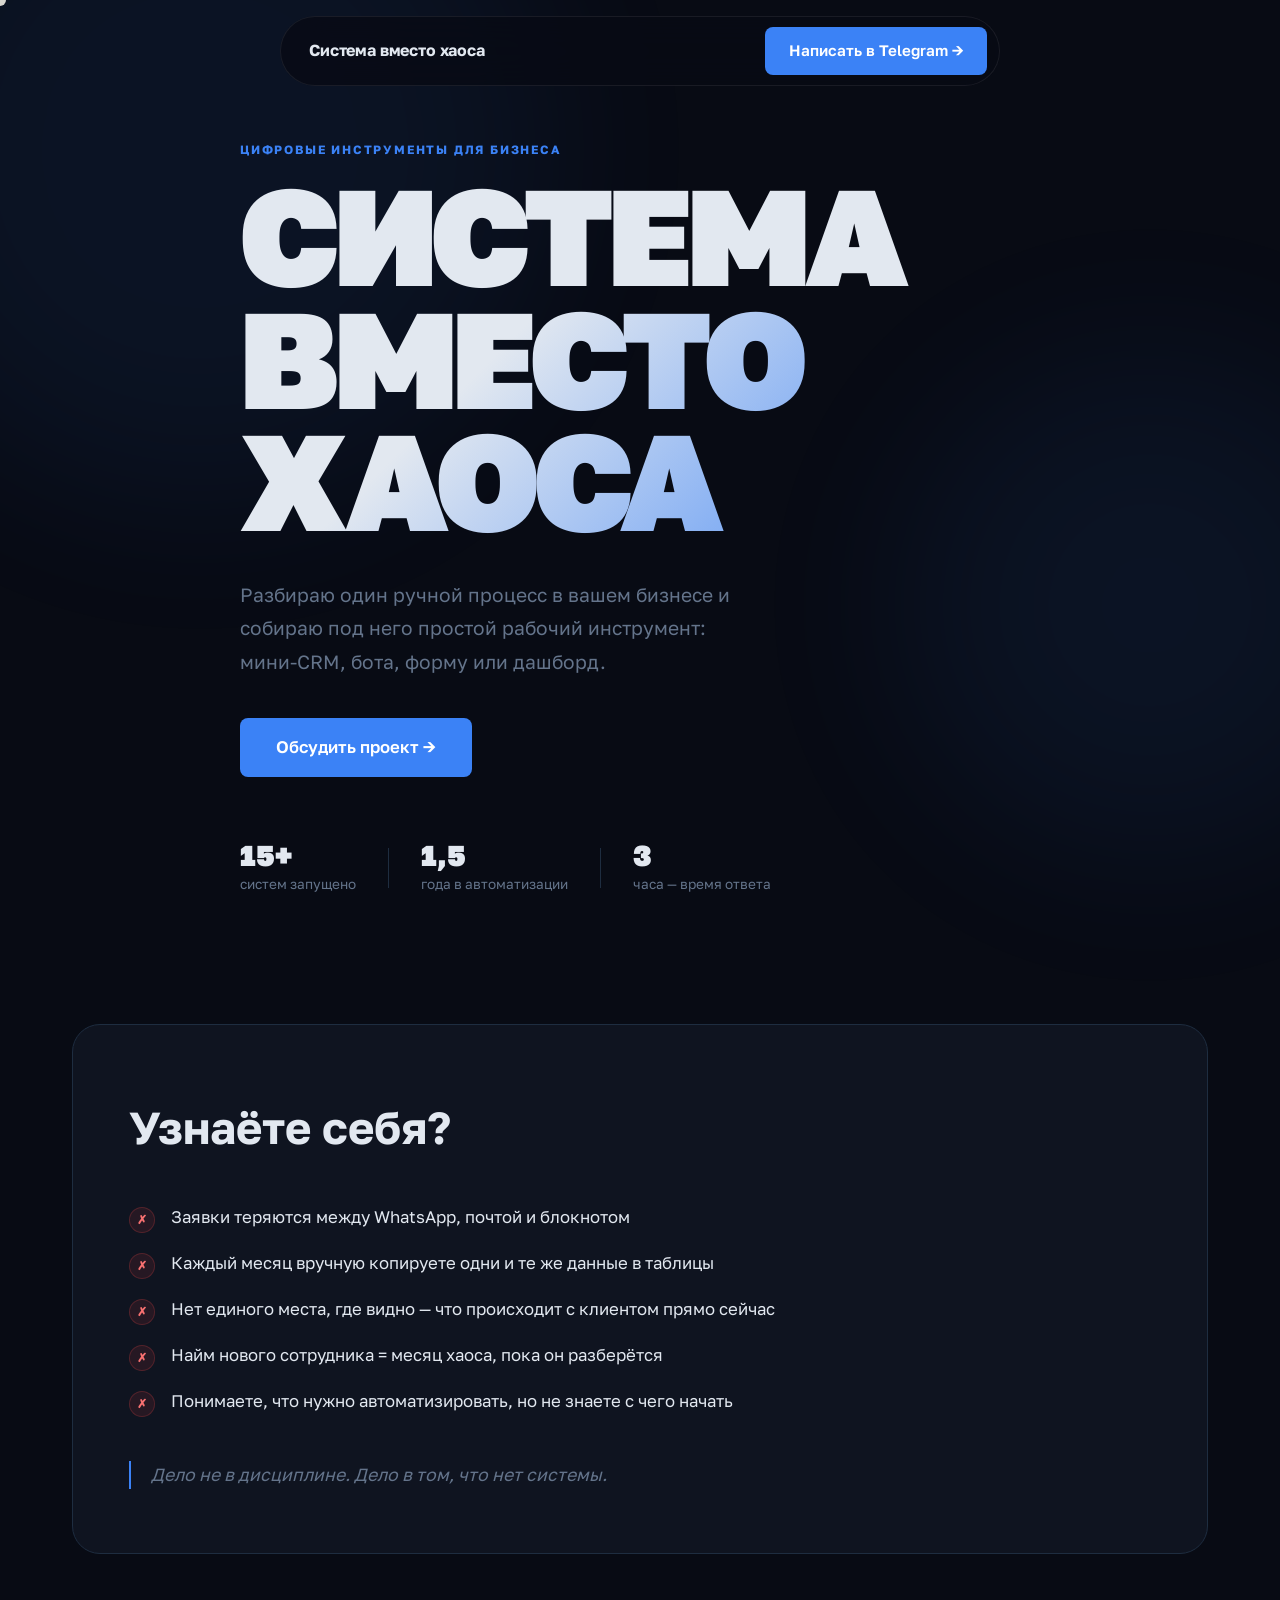
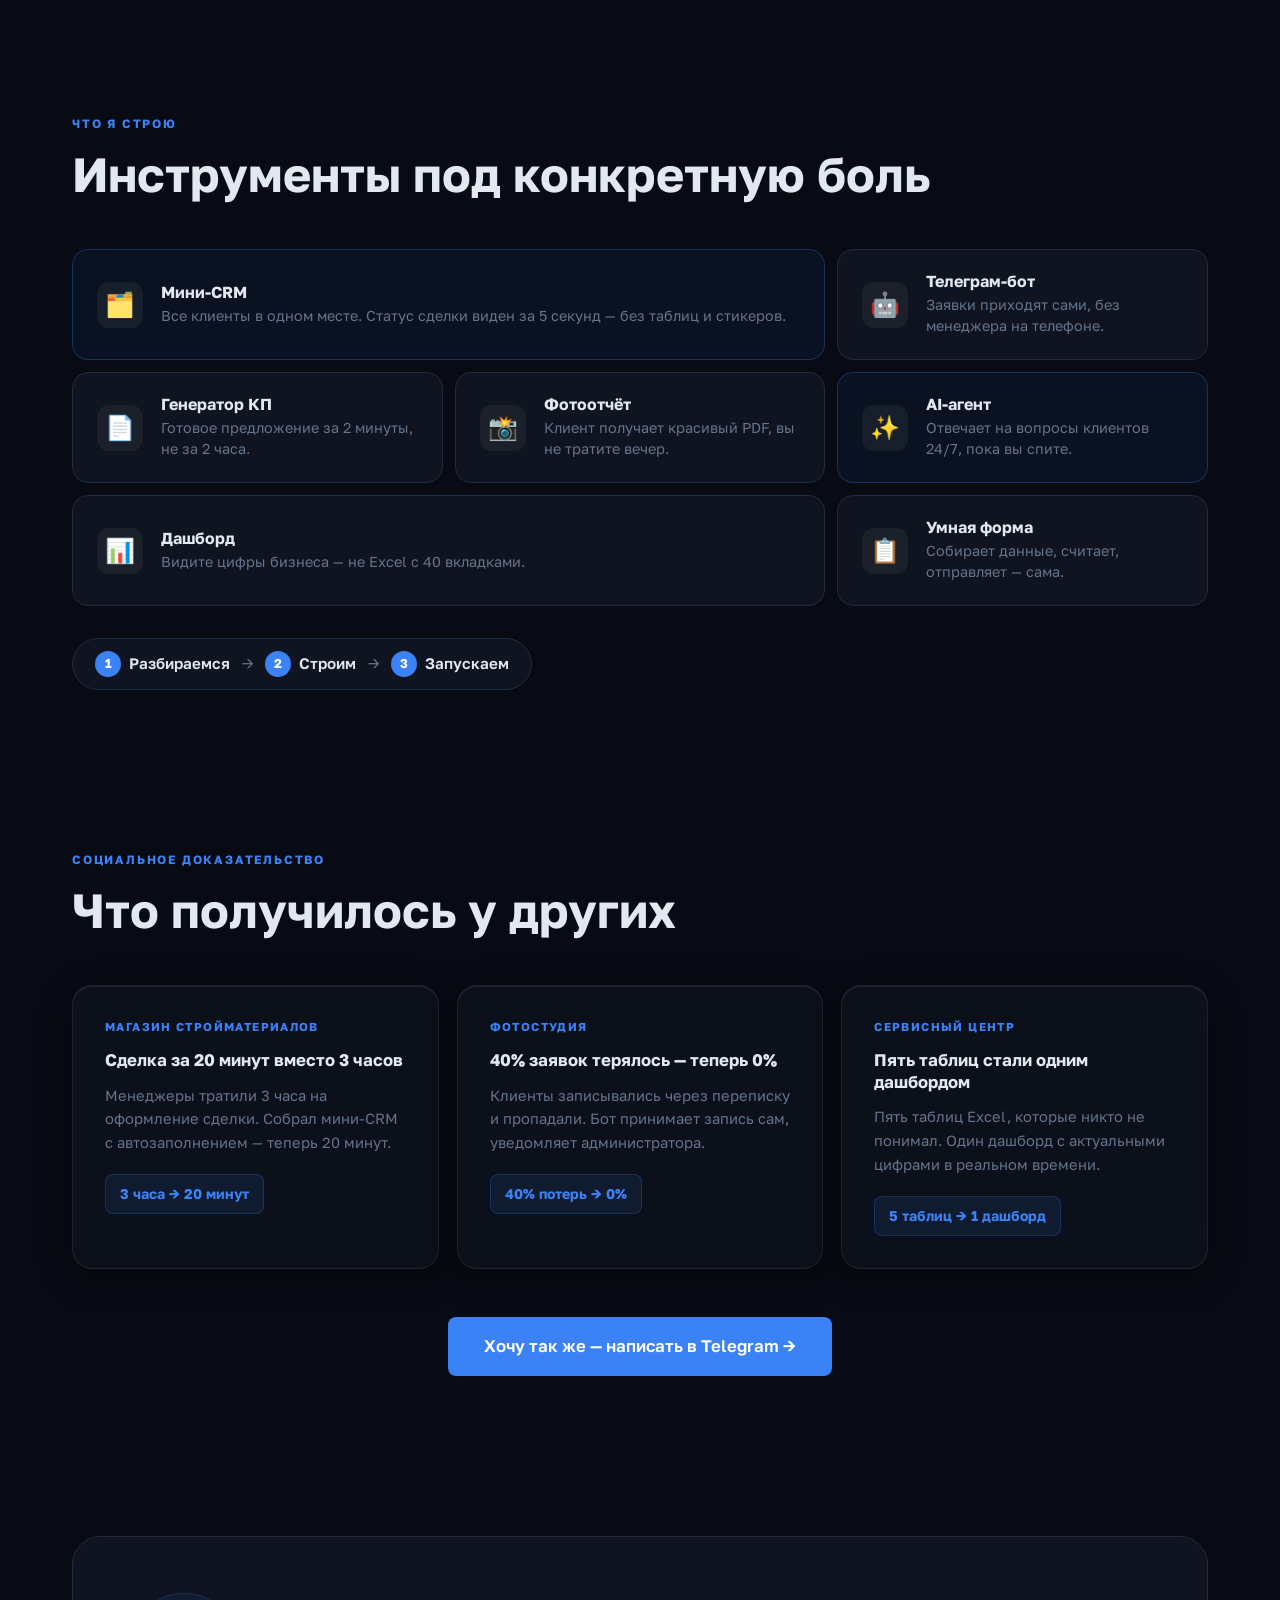
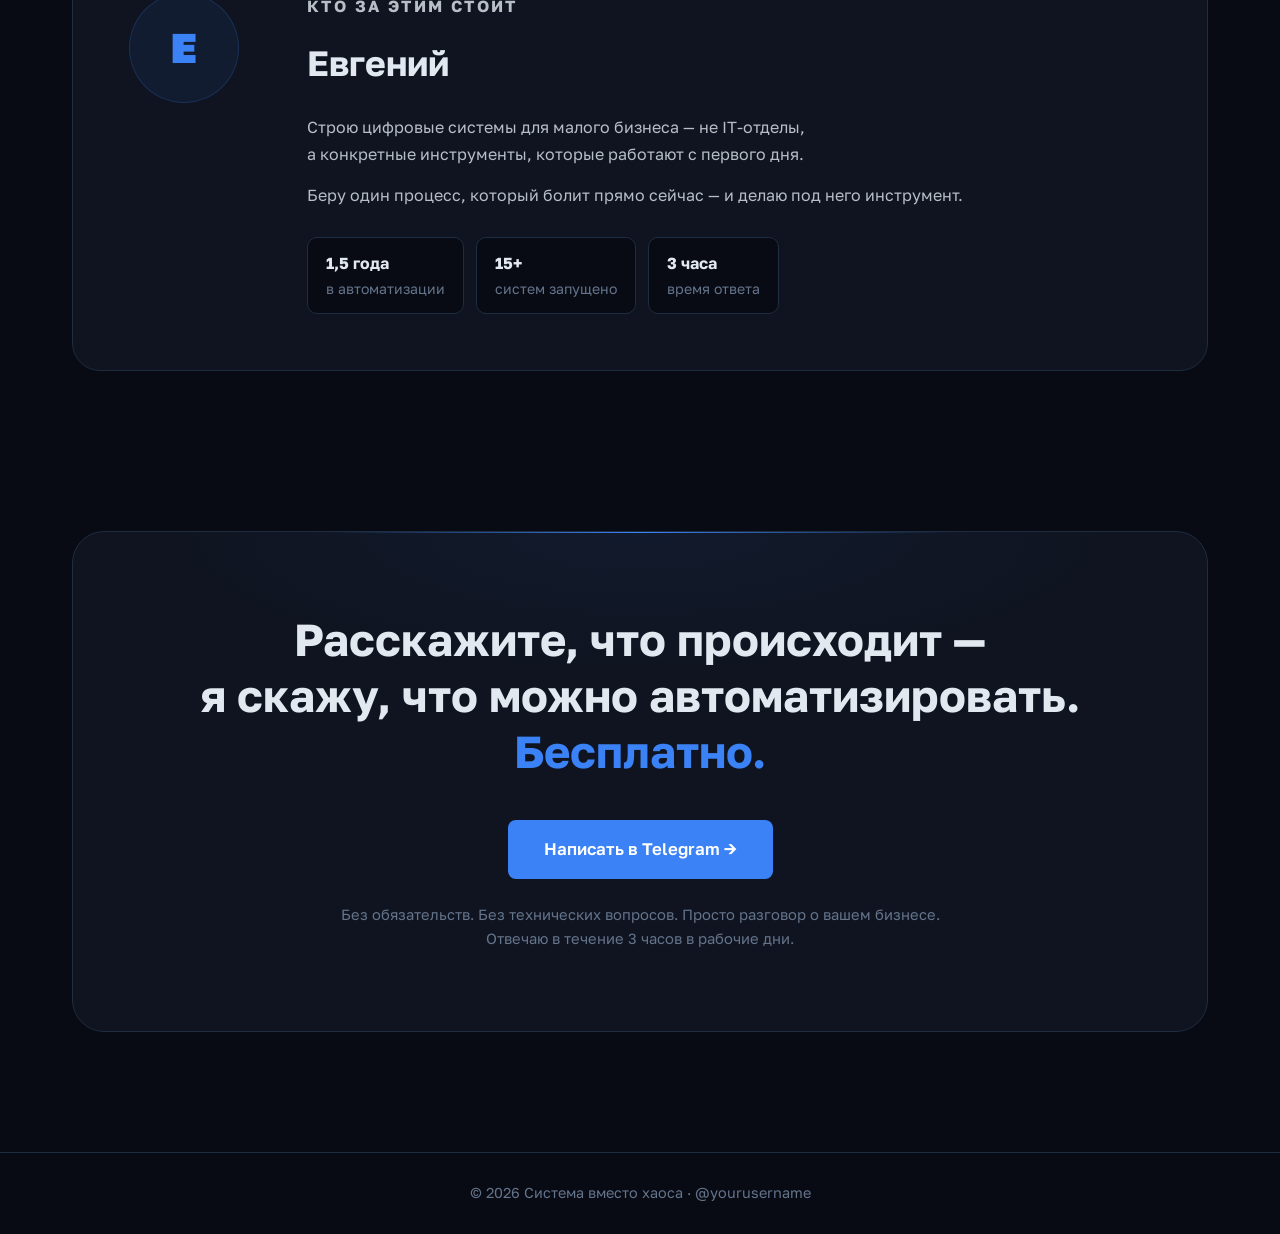
==== commit 2004f9f8: "Fix about block: remove max-width constraint, improve text contrast" ====
--- a/index.html
+++ b/index.html
@@ -379,8 +379,8 @@
   font-weight: 700; margin-bottom: 20px;
 }
 .about-content p {
-  font-size: 1rem; color: var(--muted);
-  max-width: 44ch;
+  font-size: 1rem; color: rgba(226,232,240,0.8);
+  max-width: 100%;
   text-wrap: balance;
   margin-bottom: 14px;
   line-height: 1.7;
